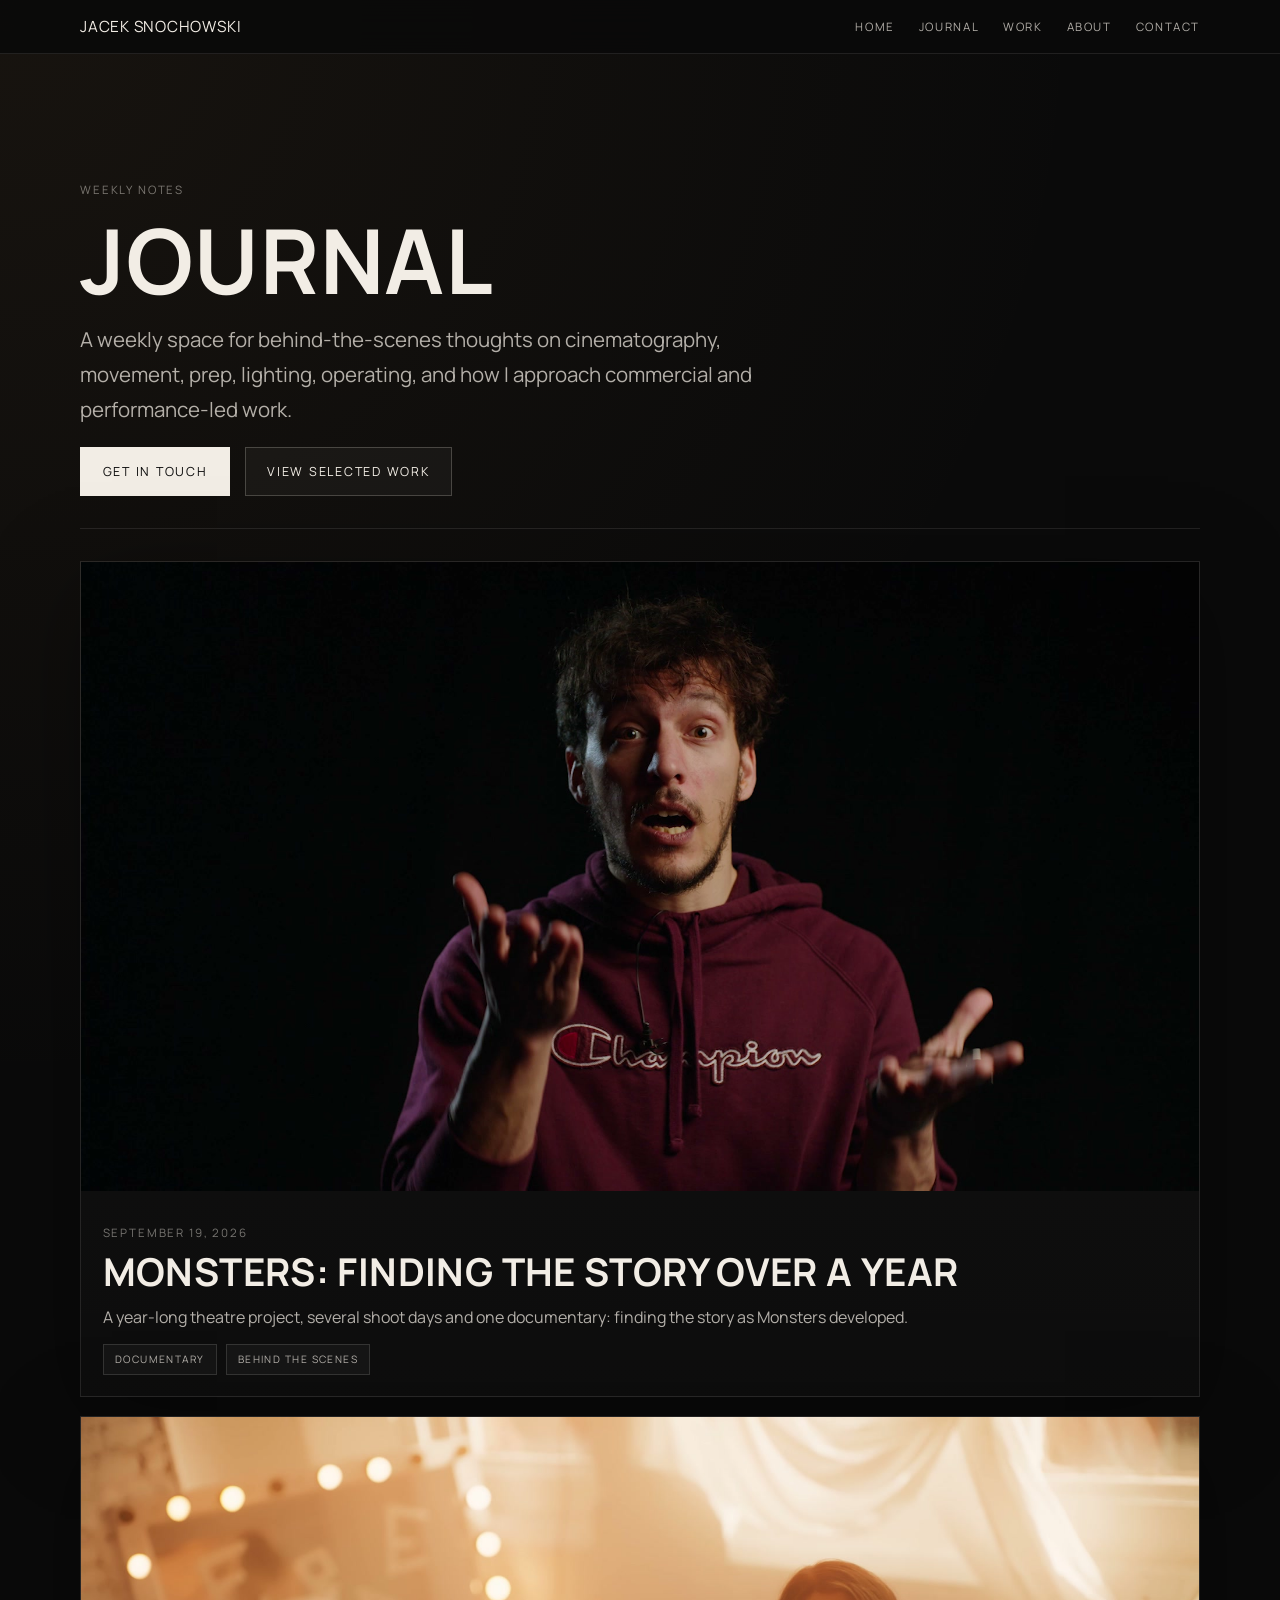
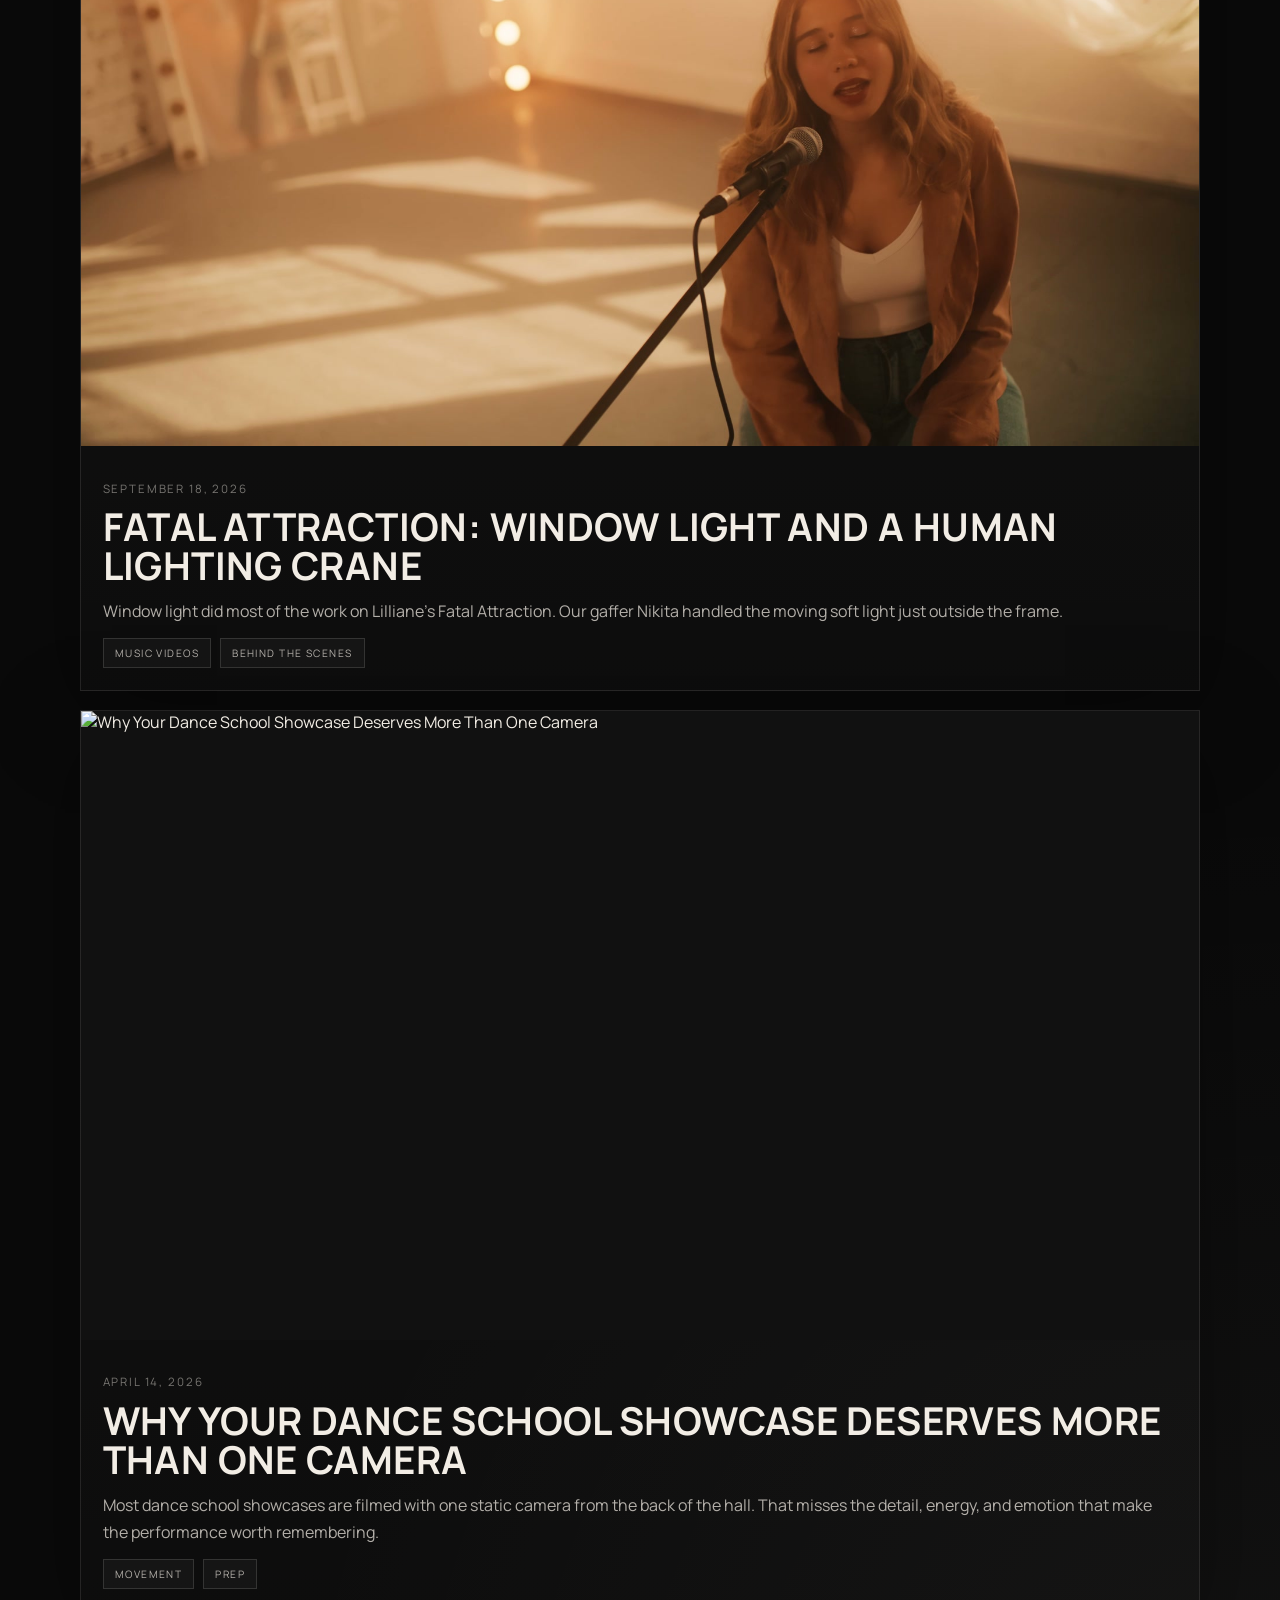
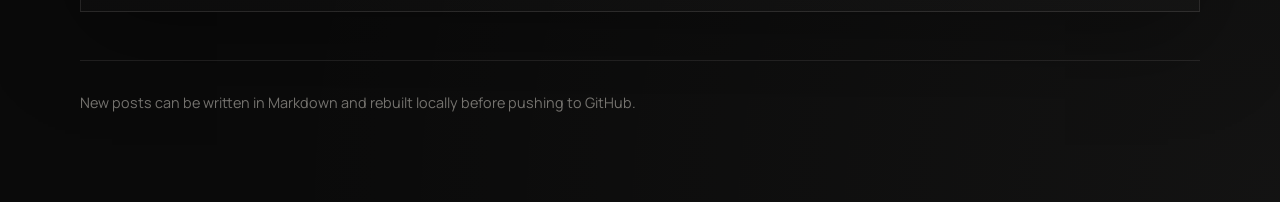
==== journal/index.html @ 7a44f52e "Add Monsters to the Journal" ====
<!DOCTYPE html>
<html lang="en">
<head>
<meta charset="UTF-8">
<meta name="viewport" content="width=device-width, initial-scale=1.0">
<title>Journal | Jacek Snochowski</title>
<meta name="description" content="Weekly journal entries from Jacek Snochowski on cinematography, movement, prep, lighting, and commercial filmmaking.">
<meta name="theme-color" content="#0a0a0a">
<link rel="canonical" href="https://jaceksnochowski.com/journal/">
<link rel="preconnect" href="https://fonts.googleapis.com">
<link rel="preconnect" href="https://fonts.gstatic.com" crossorigin>
<link href="https://fonts.googleapis.com/css2?family=Manrope:wght@400;500;600;700;800&amp;display=swap" rel="stylesheet">
<link rel="stylesheet" href="/journal/assets/journal.css">
</head>
<body>
  <div class="shell">
    <header class="topbar">
      <div class="topbar-inner">
        <a class="brand" href="/">Jacek Snochowski</a>
        <nav class="topnav" aria-label="Primary">
          <a href="/">Home</a>
          <a class="journal" href="/journal/">Journal</a>
          <a href="/#work">Work</a>
          <a href="/#about">About</a>
          <a href="/#contact">Contact</a>
        </nav>
      </div>
    </header>
    <main class="page">

<section class="hero">
  <div class="eyebrow">Weekly Notes</div>
  <h1>Journal</h1>
  <p>A weekly space for behind-the-scenes thoughts on cinematography, movement, prep, lighting, operating, and how I approach commercial and performance-led work.</p>
  <div class="hero-actions">
    <a class="btn" href="mailto:jaceksnochowski@gmail.com">Get In Touch</a>
    <a class="btn-ghost" href="/#work">View Selected Work</a>
  </div>
</section>
<section class="posts">
<a class="post-card" href="/journal/monsters-documentary/">
  
  <div class="post-card-image">
    <img src="/images/journal/monsters-interview.jpg" alt="Interview participant in a burgundy hoodie gesturing against a dark background.">
  </div>
  <div class="post-card-body">
    <div class="card-meta">September 19, 2026</div>
    <h2>Monsters: finding the story over a year</h2>
    <p>A year-long theatre project, several shoot days and one documentary: finding the story as Monsters developed.</p>
    <div class="tag-row"><span class="tag">Documentary</span><span class="tag">Behind the Scenes</span></div>
  </div>
</a>
<a class="post-card" href="/journal/fatal-attraction-window-light/">

  <div class="post-card-image">
    <img src="/images/journal/fatal-attraction-landscape.jpg" alt="Lilliane singing at a microphone, with warm window light and shadows across the studio floor.">
  </div>
  <div class="post-card-body">
    <div class="card-meta">September 18, 2026</div>
    <h2>Fatal Attraction: window light and a human lighting crane</h2>
    <p>Window light did most of the work on Lilliane’s Fatal Attraction. Our gaffer Nikita handled the moving soft light just outside the frame.</p>
    <div class="tag-row"><span class="tag">Music Videos</span><span class="tag">Behind the Scenes</span></div>
  </div>
</a>

<a class="post-card" href="/journal/why-your-dance-school-showcase-deserves-more-than-one-camera/">

  <div class="post-card-image">
    <img src="/images/journal/theatre-performance.png" alt="Why Your Dance School Showcase Deserves More Than One Camera">
  </div>
  <div class="post-card-body">
    <div class="card-meta">April 14, 2026</div>
    <h2>Why Your Dance School Showcase Deserves More Than One Camera</h2>
    <p>Most dance school showcases are filmed with one static camera from the back of the hall. That misses the detail, energy, and emotion that make the performance worth remembering.</p>
    <div class="tag-row"><span class="tag">Movement</span><span class="tag">Prep</span></div>
  </div>
</a>

</section>
<div class="footer">New posts can be written in Markdown and rebuilt locally before pushing to GitHub.</div>

    </main>
  </div>
</body>
</html>
---- journal/assets/journal.css ----
:root{
  --bg:#0a0a0a;
  --panel:#111111;
  --panel-2:#151515;
  --text:#f2ede5;
  --muted:rgba(242,237,229,0.72);
  --soft:rgba(242,237,229,0.46);
  --line:rgba(242,237,229,0.1);
  --accent:#b8864c;
  --shadow:0 24px 90px rgba(0,0,0,0.35);
  --max:1120px;
  --ease:cubic-bezier(.2,.8,.2,1);
  --headline:"Manrope", sans-serif;
  --body:"Manrope", sans-serif;
}

.post-header h1{font-size:clamp(2.1rem,5.5vw,4.5rem);max-width:20ch;line-height:1.04}
.film-embed{aspect-ratio:16/9;margin:2rem 0}
.film-embed iframe{width:100%;height:100%;border:0}

*{box-sizing:border-box}
html{scroll-behavior:smooth}
body{
  margin:0;
  color:var(--text);
  background:
    radial-gradient(circle at top left, rgba(184,134,76,0.08), transparent 30%),
    radial-gradient(circle at bottom right, rgba(242,237,229,0.04), transparent 28%),
    var(--bg);
  font-family:var(--body);
  -webkit-font-smoothing:antialiased;
  text-rendering:optimizeLegibility;
}

a{color:inherit}
img{display:block;max-width:100%}

.shell{
  min-height:100vh;
}

.topbar{
  position:sticky;
  top:0;
  z-index:20;
  backdrop-filter:blur(16px);
  background:rgba(10,10,10,0.88);
  border-bottom:1px solid var(--line);
}

.topbar-inner{
  width:min(calc(100% - 2rem), var(--max));
  margin:0 auto;
  padding:1rem 0;
  display:flex;
  align-items:center;
  justify-content:space-between;
  gap:1rem;
}

.brand{
  text-decoration:none;
  text-transform:uppercase;
  letter-spacing:0.05em;
  font-family:var(--headline);
  font-size:0.96rem;
}

.topnav{
  display:flex;
  flex-wrap:wrap;
  gap:1rem 1.5rem;
}

.topnav a{
  text-decoration:none;
  color:var(--muted);
  text-transform:uppercase;
  letter-spacing:0.14em;
  font-size:0.72rem;
}

.topnav a:hover,
.topnav a.active{
  color:var(--text);
}

.page{
  width:min(calc(100% - 2rem), var(--max));
  margin:0 auto;
  padding:clamp(2rem, 5vw, 4rem) 0 clamp(4rem, 7vw, 6rem);
}

.hero{
  display:grid;
  gap:1.25rem;
  padding:clamp(2rem, 5vw, 4rem) 0 2rem;
  border-bottom:1px solid var(--line);
}

.eyebrow,
.meta,
.card-meta{
  text-transform:uppercase;
  letter-spacing:0.16em;
  color:var(--soft);
  font-size:0.72rem;
}

.hero h1,
.post-header h1{
  margin:0;
  font-family:var(--headline);
  text-transform:uppercase;
  line-height:0.95;
  letter-spacing:0.01em;
}

.hero h1{
  font-size:clamp(2.7rem, 7vw, 5.6rem);
  max-width:11ch;
}

.hero p,
.post-lead{
  margin:0;
  color:var(--muted);
  font-size:clamp(1.02rem, 1.8vw, 1.28rem);
  line-height:1.7;
  max-width:44rem;
}

.hero-actions{
  display:flex;
  flex-wrap:wrap;
  gap:0.9rem;
}

.btn,
.btn-ghost{
  display:inline-flex;
  align-items:center;
  justify-content:center;
  min-height:48px;
  padding:0.95rem 1.35rem;
  text-decoration:none;
  text-transform:uppercase;
  letter-spacing:0.14em;
  font-size:0.78rem;
  transition:transform .25s var(--ease), border-color .25s var(--ease), background-color .25s var(--ease), color .25s var(--ease);
}

.btn{
  background:var(--text);
  color:var(--bg);
  border:1px solid var(--text);
}

.btn-ghost{
  background:rgba(242,237,229,0.04);
  border:1px solid rgba(242,237,229,0.22);
  color:var(--text);
}

.btn:hover,
.btn-ghost:hover{
  transform:translateY(-2px);
}

.posts{
  display:grid;
  gap:1.2rem;
  padding-top:2rem;
}

.post-card{
  display:grid;
  gap:0.8rem;
  text-decoration:none;
  background:linear-gradient(180deg, rgba(242,237,229,0.03), rgba(242,237,229,0.01));
  border:1px solid var(--line);
  box-shadow:var(--shadow);
  overflow:hidden;
}

.post-card-image{
  aspect-ratio:16/9;
  background:var(--panel);
}

.post-card-image img{
  width:100%;
  height:100%;
  object-fit:cover;
}

.post-card-body{
  display:grid;
  gap:0.8rem;
  padding:1.35rem;
}

.post-card h2{
  margin:0;
  font-family:var(--headline);
  text-transform:uppercase;
  letter-spacing:0.01em;
  line-height:1;
  font-size:clamp(1.5rem, 3vw, 2.5rem);
}

.post-card p{
  margin:0;
  color:var(--muted);
  line-height:1.7;
}

.tag-row{
  display:flex;
  flex-wrap:wrap;
  gap:0.55rem;
}

.tag{
  display:inline-flex;
  align-items:center;
  min-height:30px;
  padding:0.45rem 0.7rem;
  border:1px solid rgba(242,237,229,0.14);
  background:rgba(242,237,229,0.03);
  color:var(--muted);
  text-transform:uppercase;
  letter-spacing:0.14em;
  font-size:0.64rem;
}

.post-header{
  display:grid;
  gap:1rem;
  padding:clamp(2rem, 5vw, 4rem) 0 2rem;
  border-bottom:1px solid var(--line);
}

.post-cover{
  margin-top:1rem;
  border:1px solid var(--line);
  background:var(--panel);
  overflow:hidden;
  box-shadow:var(--shadow);
}

.post-cover img{
  width:100%;
  aspect-ratio:16/9;
  object-fit:cover;
}

.post-meta-row{
  display:flex;
  flex-wrap:wrap;
  gap:0.8rem 1rem;
}

.post-body{
  width:min(100%, 760px);
  padding-top:2rem;
}

.post-body > * + *{
  margin-top:1.15rem;
}

.post-body h2,
.post-body h3{
  margin:2.2rem 0 0.8rem;
  font-family:var(--headline);
  text-transform:uppercase;
  letter-spacing:0.01em;
  line-height:1;
}

.post-body h2{font-size:clamp(1.7rem, 3vw, 2.5rem)}
.post-body h3{font-size:clamp(1.25rem, 2.5vw, 1.7rem)}

.post-body p,
.post-body li,
.post-body blockquote{
  color:var(--muted);
  line-height:1.8;
  font-size:1.02rem;
}

.post-body p,
.post-body ul,
.post-body ol,
.post-body blockquote,
.post-body pre{
  margin:0;
}

.post-body ul,
.post-body ol{
  padding-left:1.3rem;
}

.post-body a{
  color:var(--text);
  text-decoration-color:rgba(184,134,76,0.7);
}

.post-body strong{color:var(--text)}

.post-body blockquote{
  padding:1rem 1.1rem;
  border-left:2px solid var(--accent);
  background:rgba(242,237,229,0.03);
}

.post-body code{
  font-family:ui-monospace, SFMono-Regular, Menlo, Consolas, monospace;
  font-size:0.92em;
  padding:0.15rem 0.35rem;
  background:rgba(242,237,229,0.06);
}

.post-body pre{
  overflow:auto;
  padding:1rem;
  border:1px solid var(--line);
  background:var(--panel);
}

.post-body pre code{
  padding:0;
  background:none;
}

.footer{
  padding-top:2rem;
  margin-top:3rem;
  border-top:1px solid var(--line);
  color:var(--soft);
  font-size:0.9rem;
}

@media (max-width: 760px){
  .topbar-inner,
  .page{
    width:min(calc(100% - 1.5rem), var(--max));
  }

  .topnav{
    gap:0.75rem 1rem;
  }

  .hero h1,
  .post-header h1{
    font-size:clamp(2.1rem, 11vw, 3.5rem);
  }

  .hero-actions{
    flex-direction:column;
    align-items:stretch;
  }
}
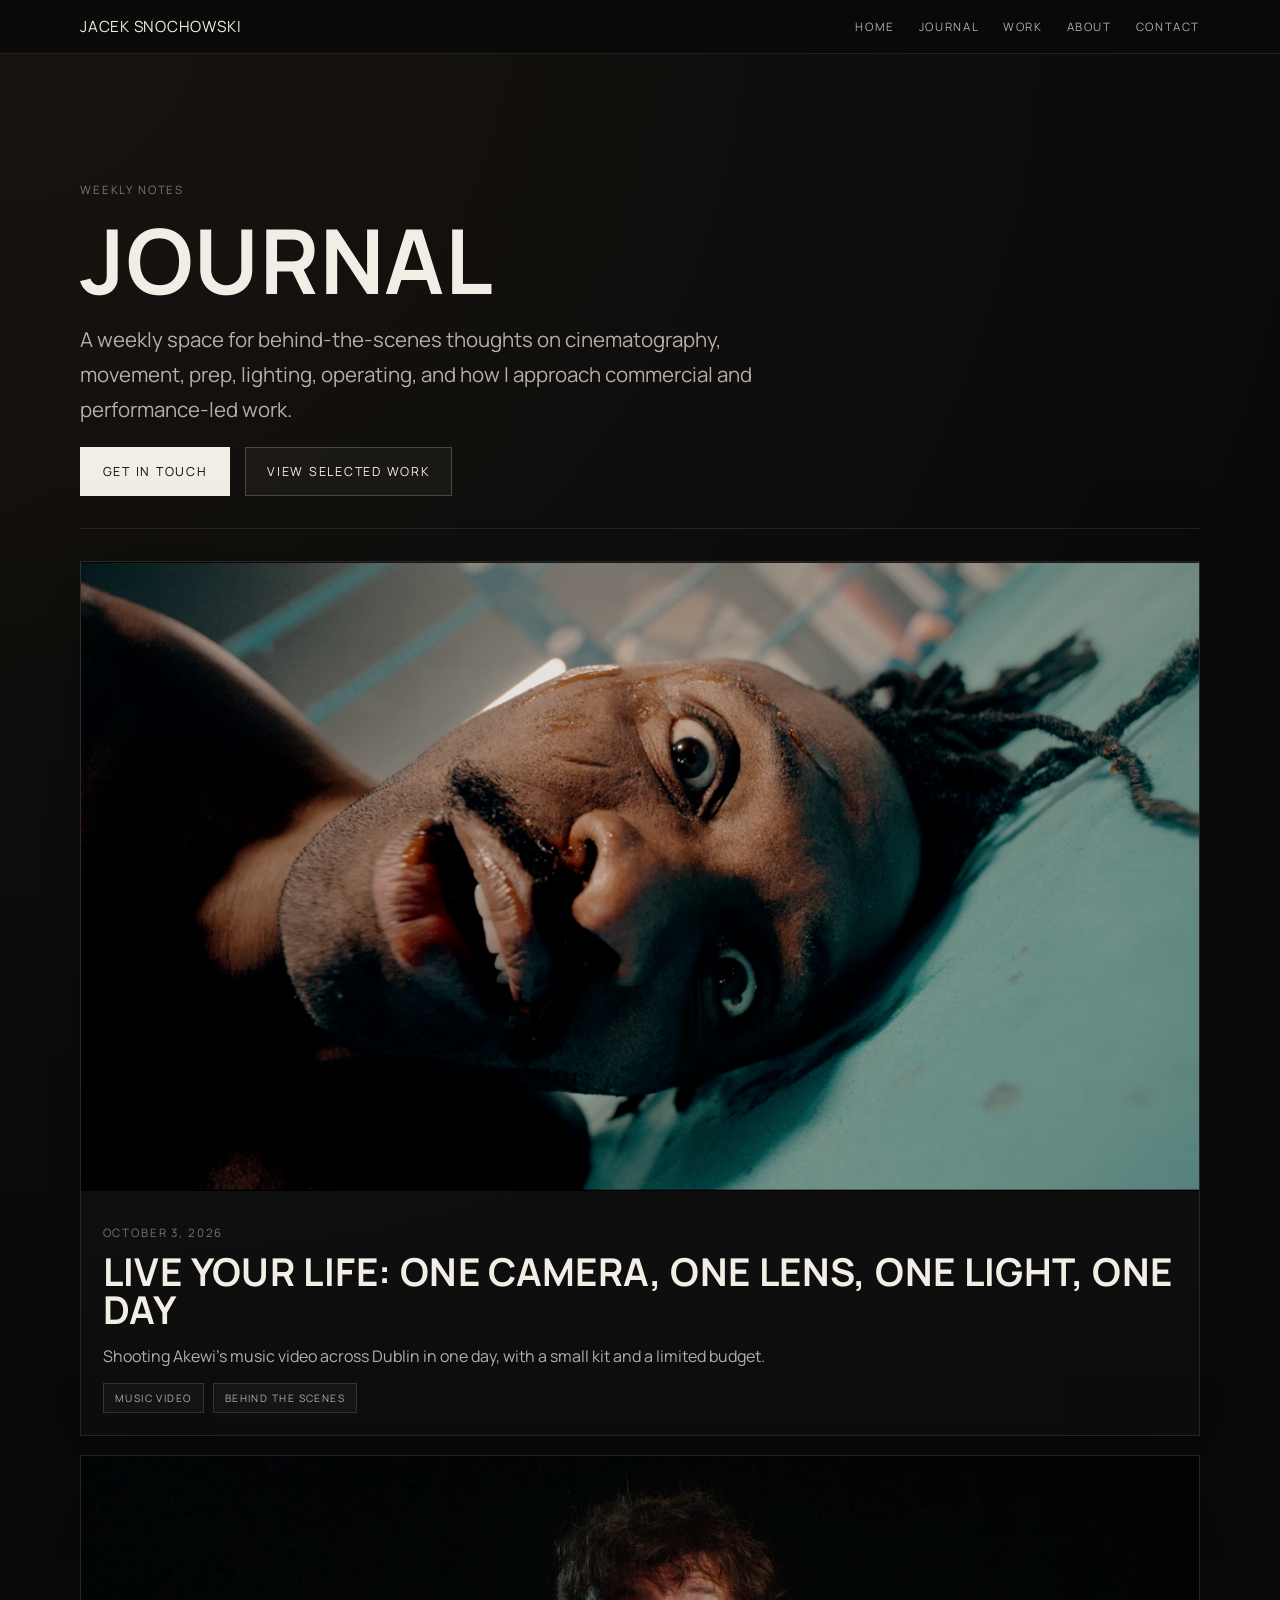
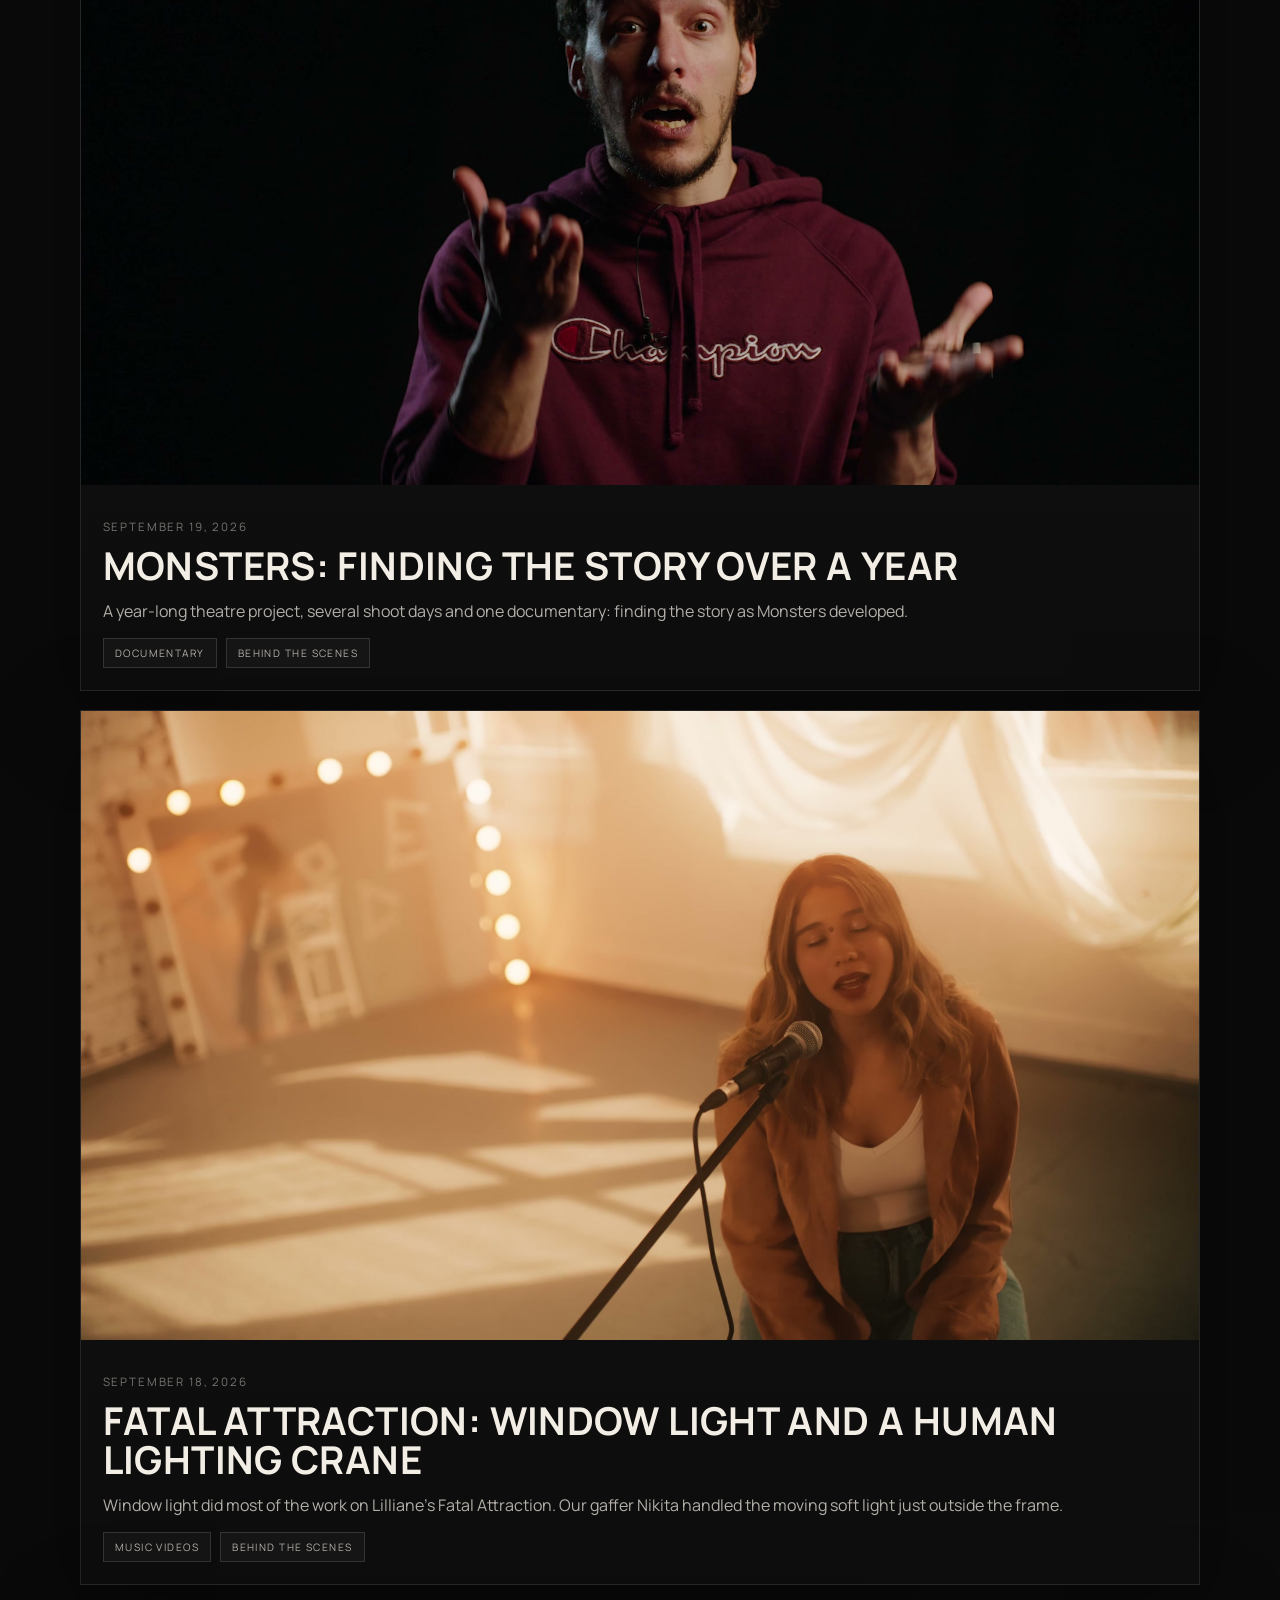
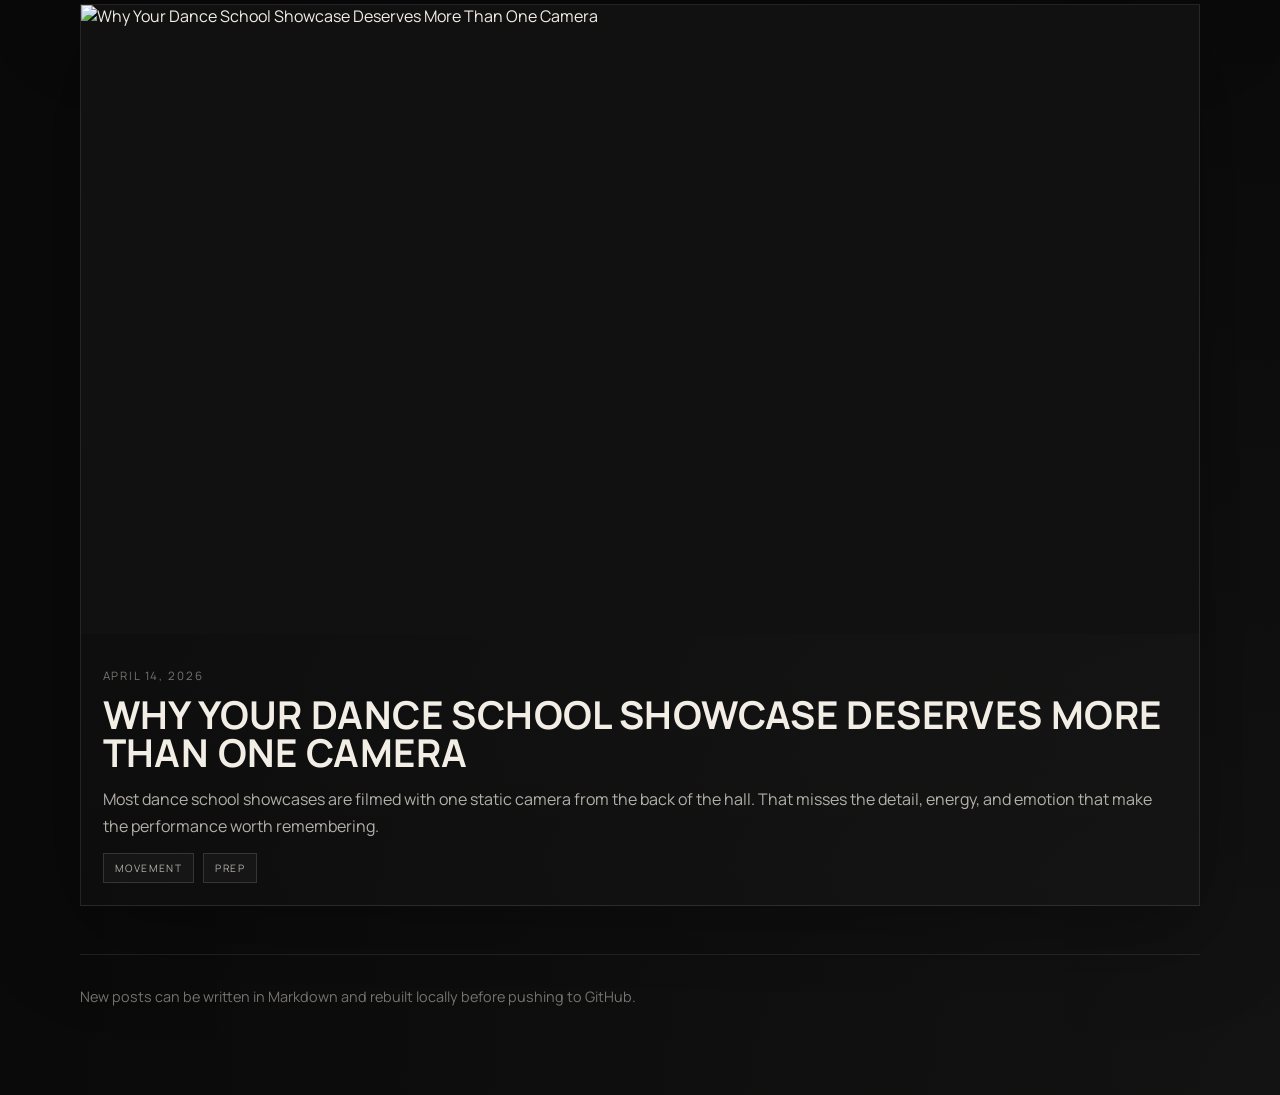
==== commit d57caae4: "List Live Your Life in the Journal" ====
--- a/journal/index.html
+++ b/journal/index.html
@@ -38,8 +38,20 @@
   </div>
 </section>
 <section class="posts">
+<a class="post-card" href="/journal/live-your-life-one-camera-one-lens/">
+
+  <div class="post-card-image">
+    <img src="/images/journal/live-your-life-cover.png" alt="A tilted close-up of Akewi looking towards the camera in a frame from Live Your Life.">
+  </div>
+  <div class="post-card-body">
+    <div class="card-meta">October 3, 2026</div>
+    <h2>Live Your Life: One Camera, One Lens, One Light, One Day</h2>
+    <p>Shooting Akewi’s music video across Dublin in one day, with a small kit and a limited budget.</p>
+    <div class="tag-row"><span class="tag">Music Video</span><span class="tag">Behind the Scenes</span></div>
+  </div>
+</a>
 <a class="post-card" href="/journal/monsters-documentary/">
-  
+
   <div class="post-card-image">
     <img src="/images/journal/monsters-interview.jpg" alt="Interview participant in a burgundy hoodie gesturing against a dark background.">
   </div>
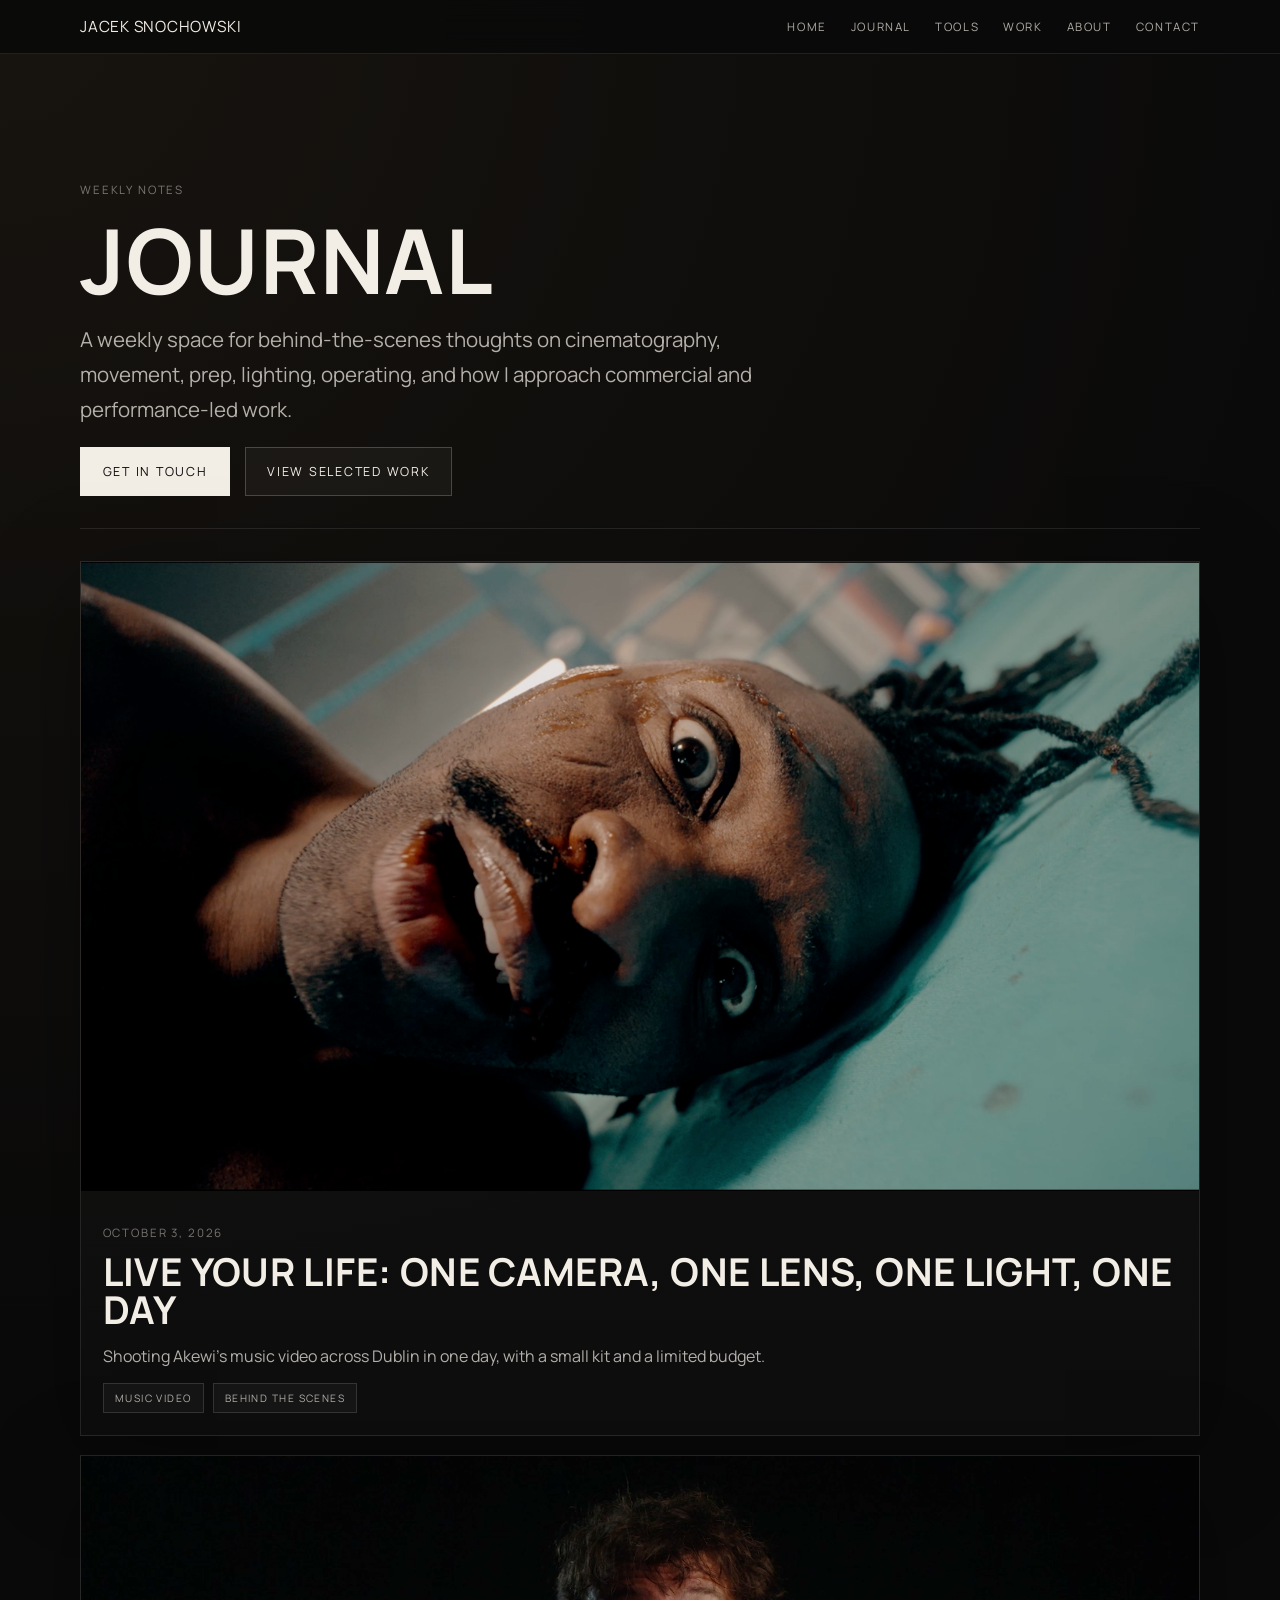
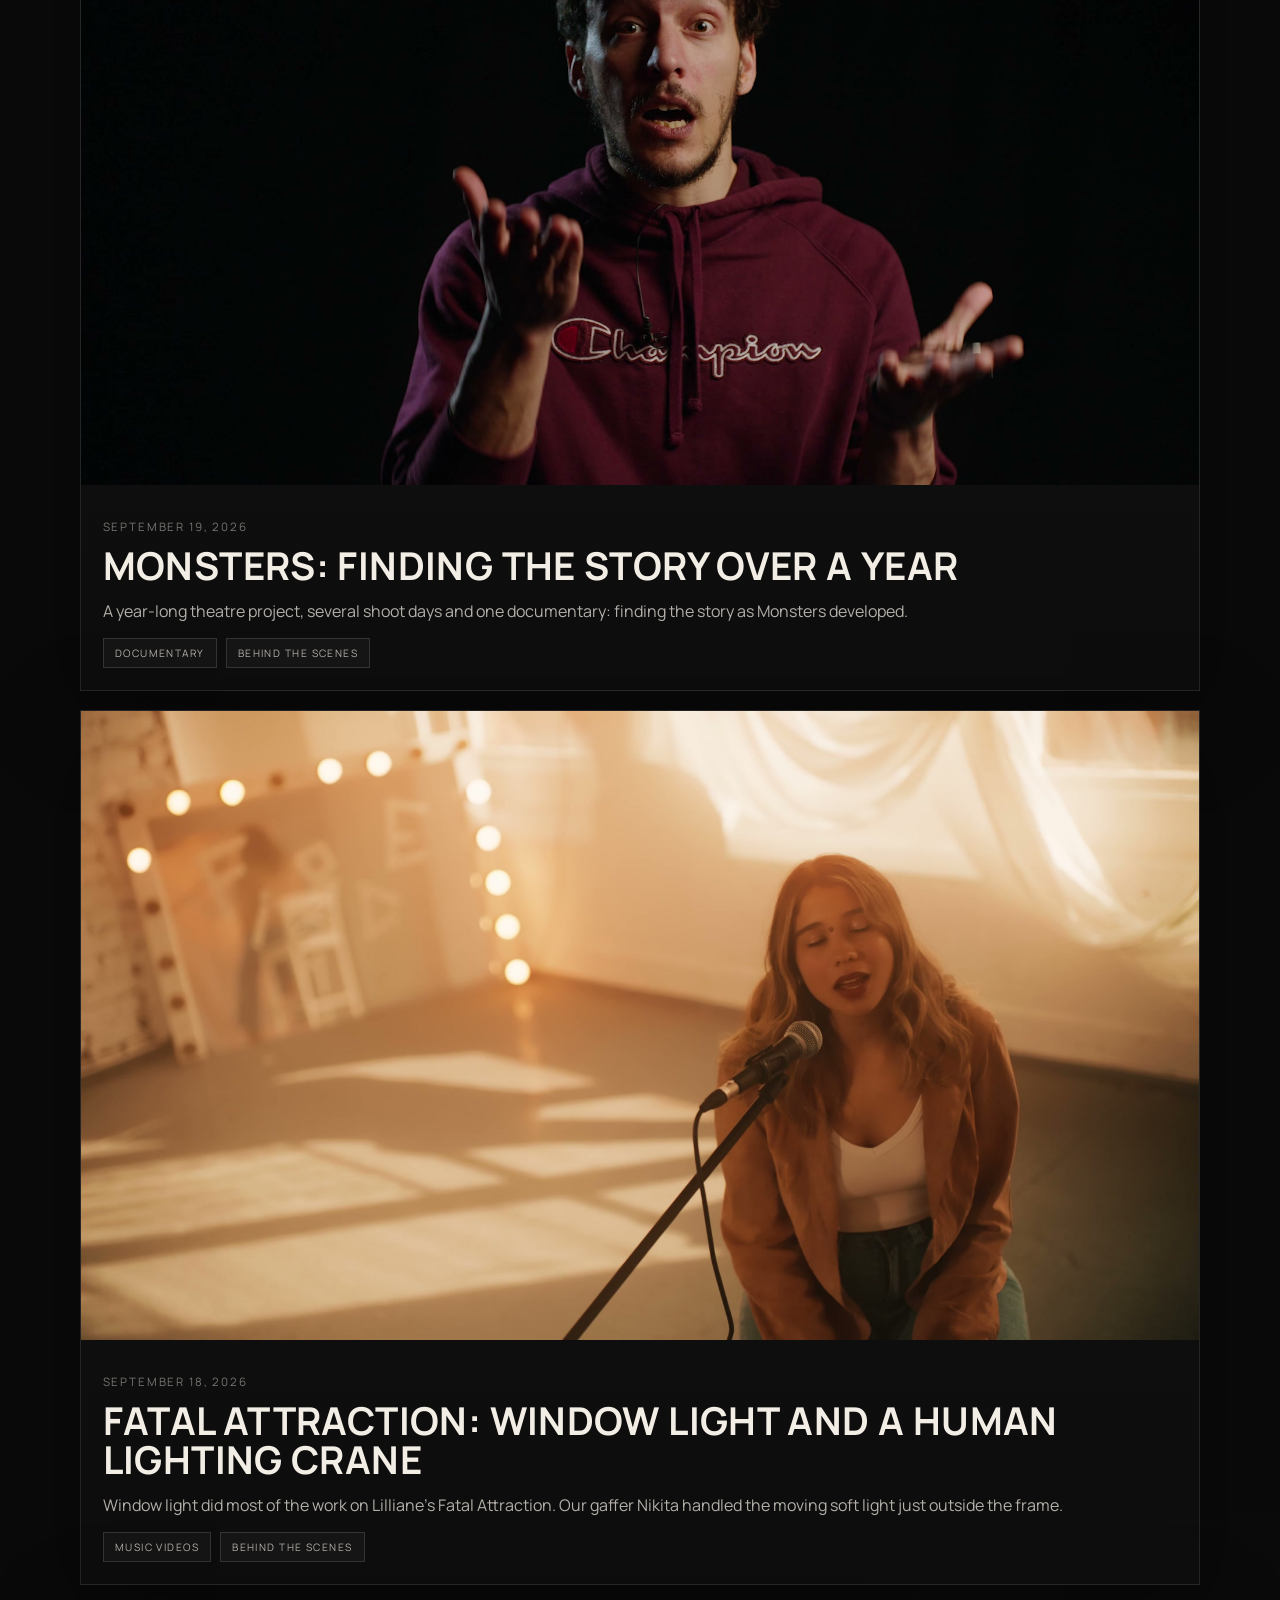
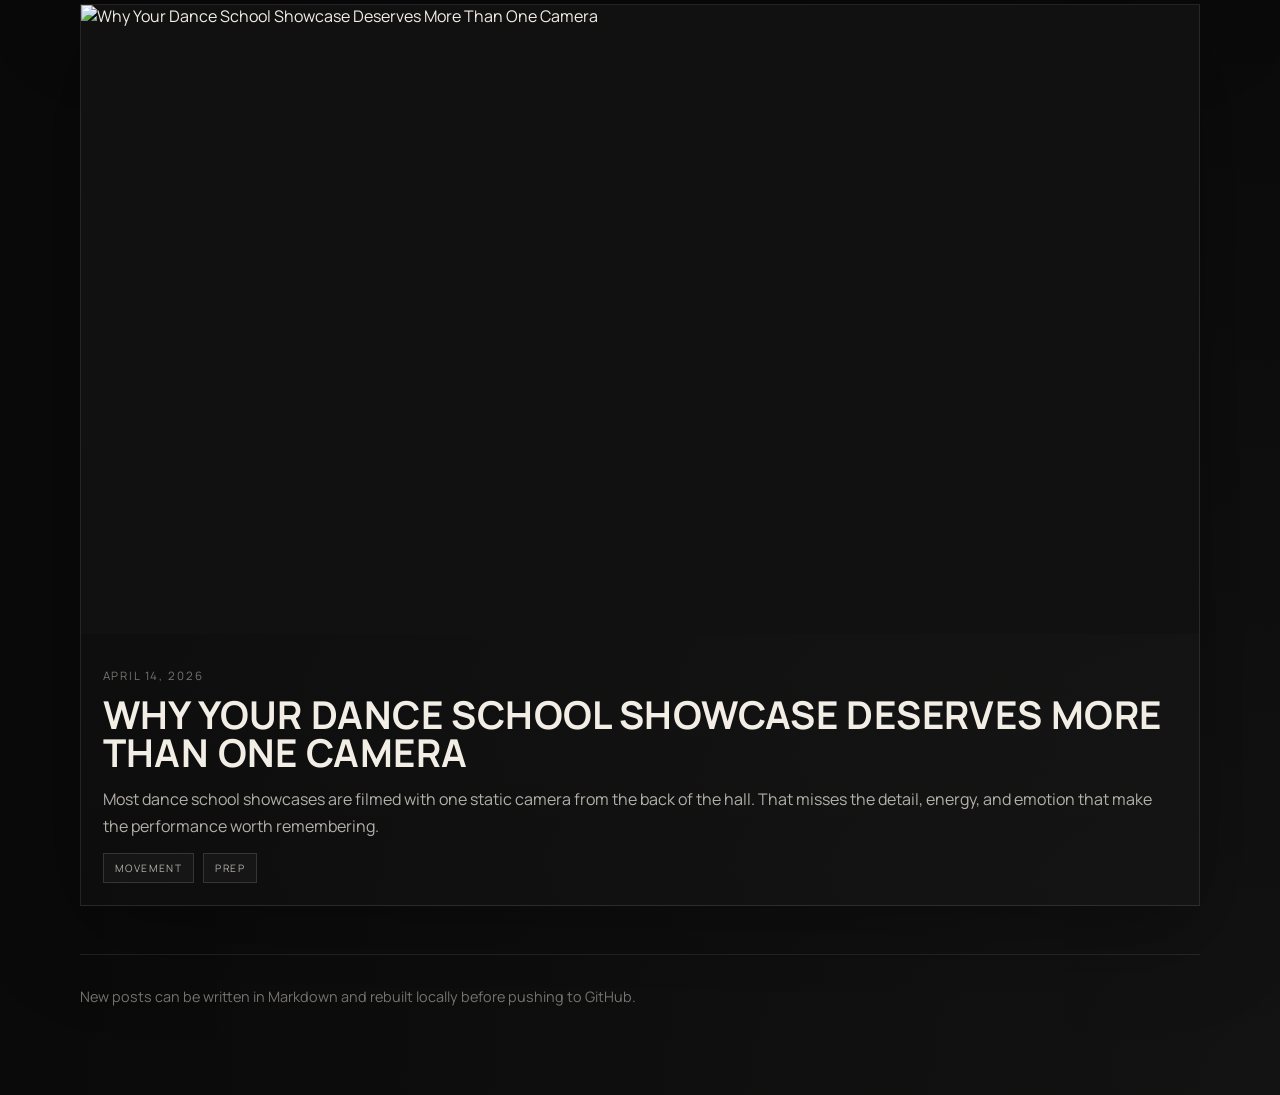
==== commit aaf30688: "Add Tools page with JustSync download Co-Authored-By: Claude Opus 5.5 <noreply@anthropic.com> Claude" ====
--- a/journal/index.html
+++ b/journal/index.html
@@ -20,6 +20,7 @@
         <nav class="topnav" aria-label="Primary">
           <a href="/">Home</a>
           <a class="journal" href="/journal/">Journal</a>
+          <a href="/tools/">Tools</a>
           <a href="/#work">Work</a>
           <a href="/#about">About</a>
           <a href="/#contact">Contact</a>
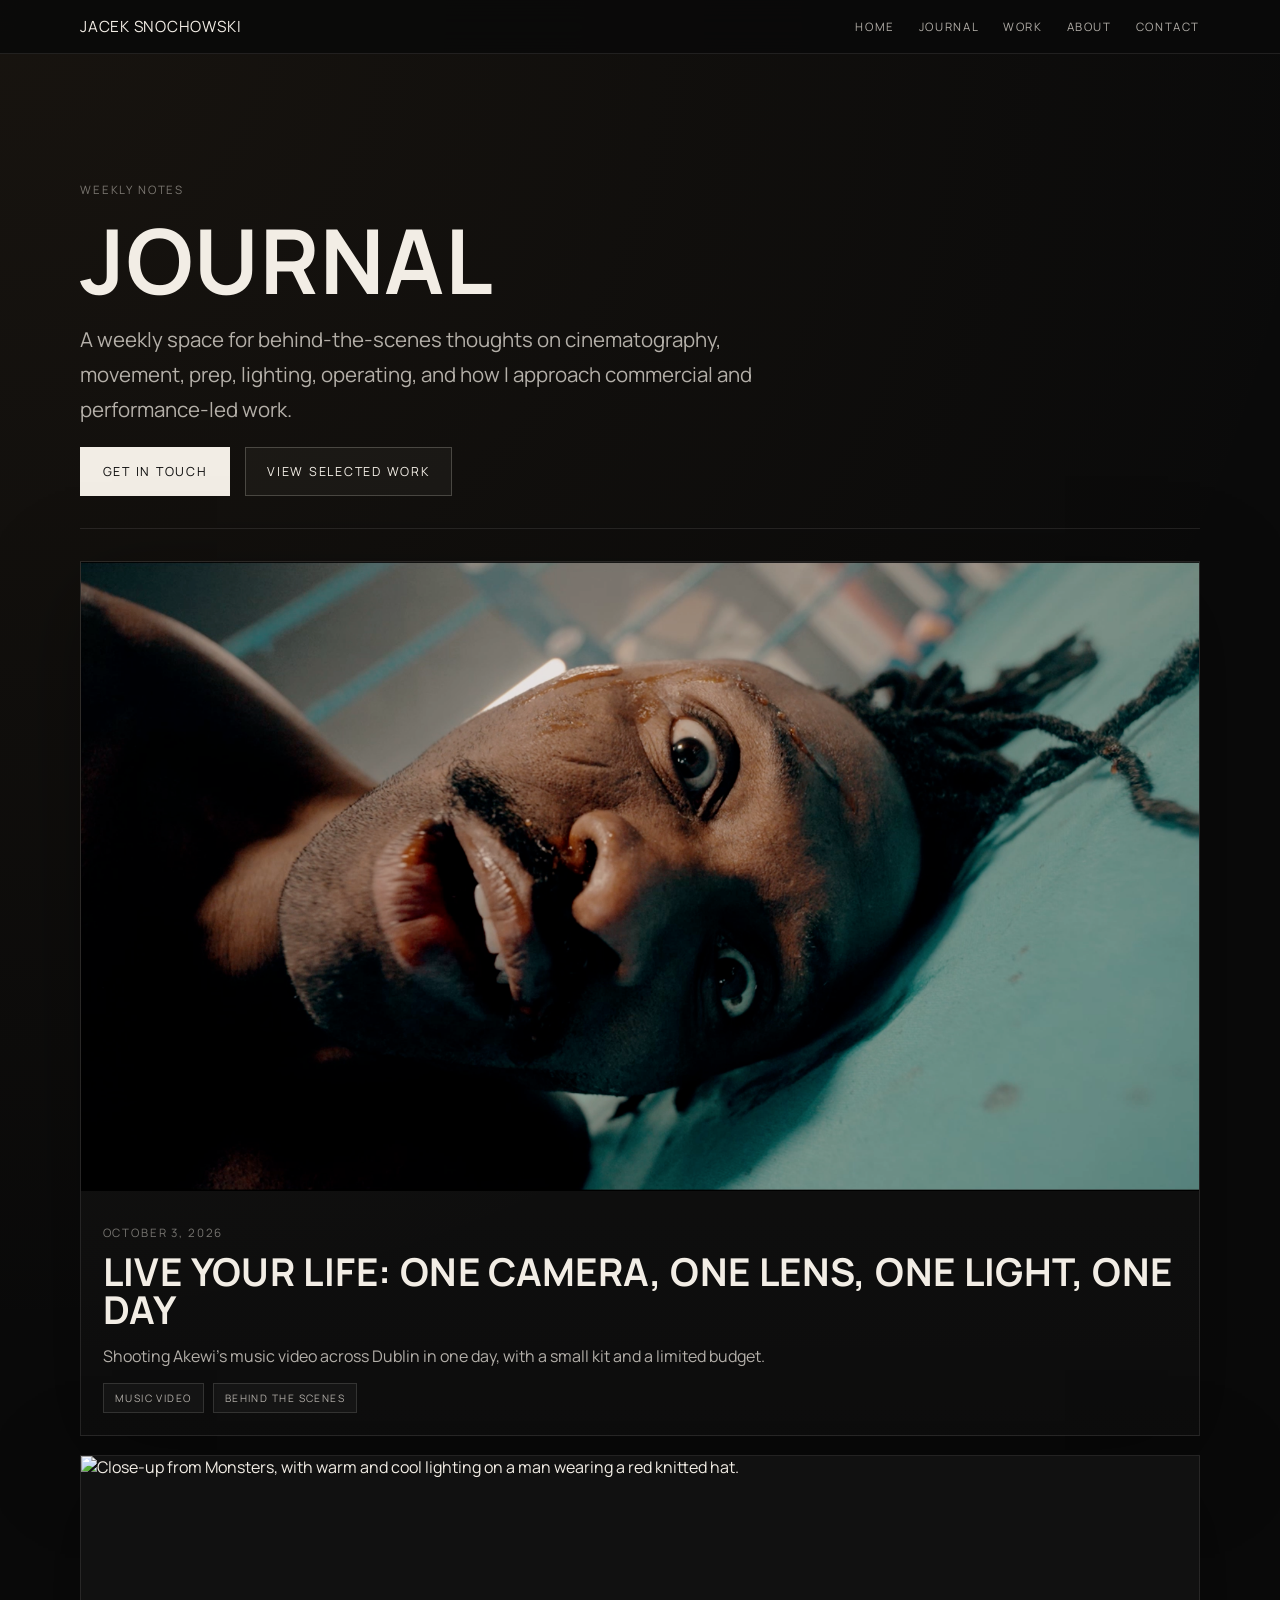
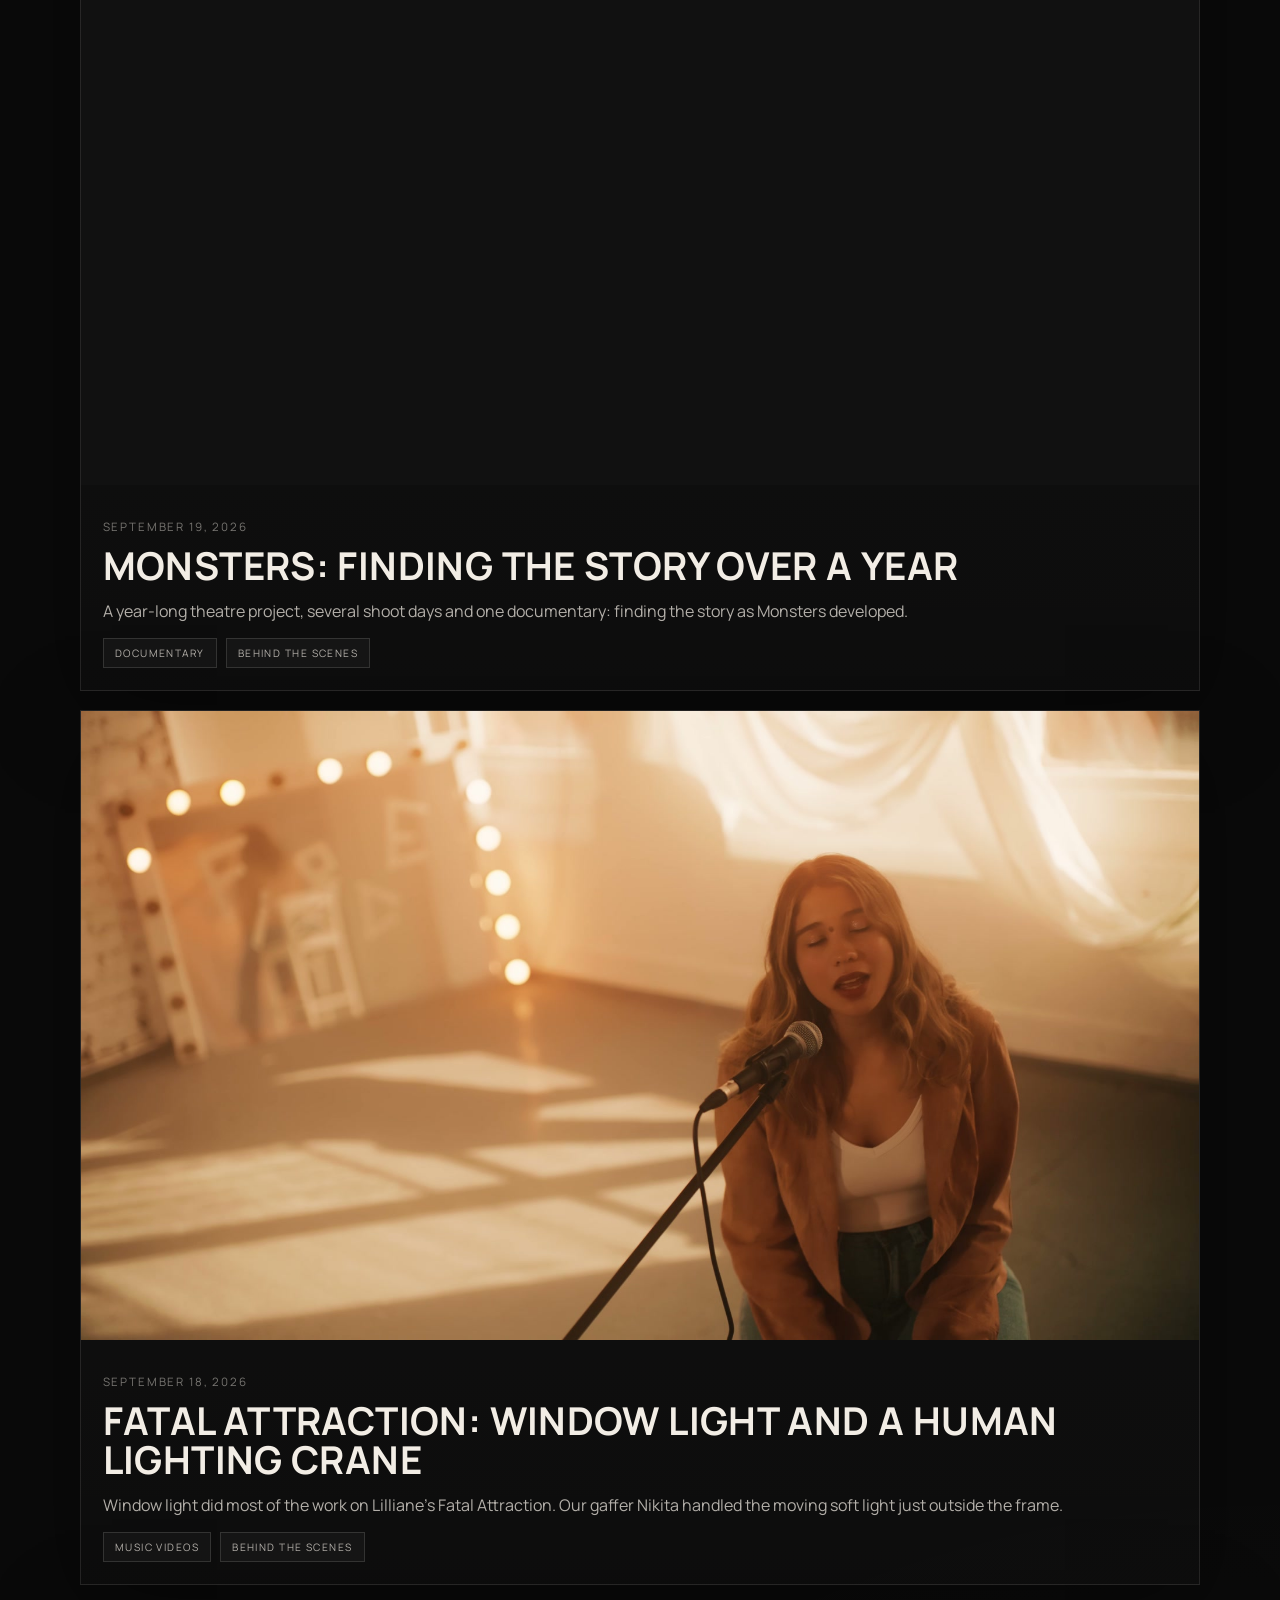
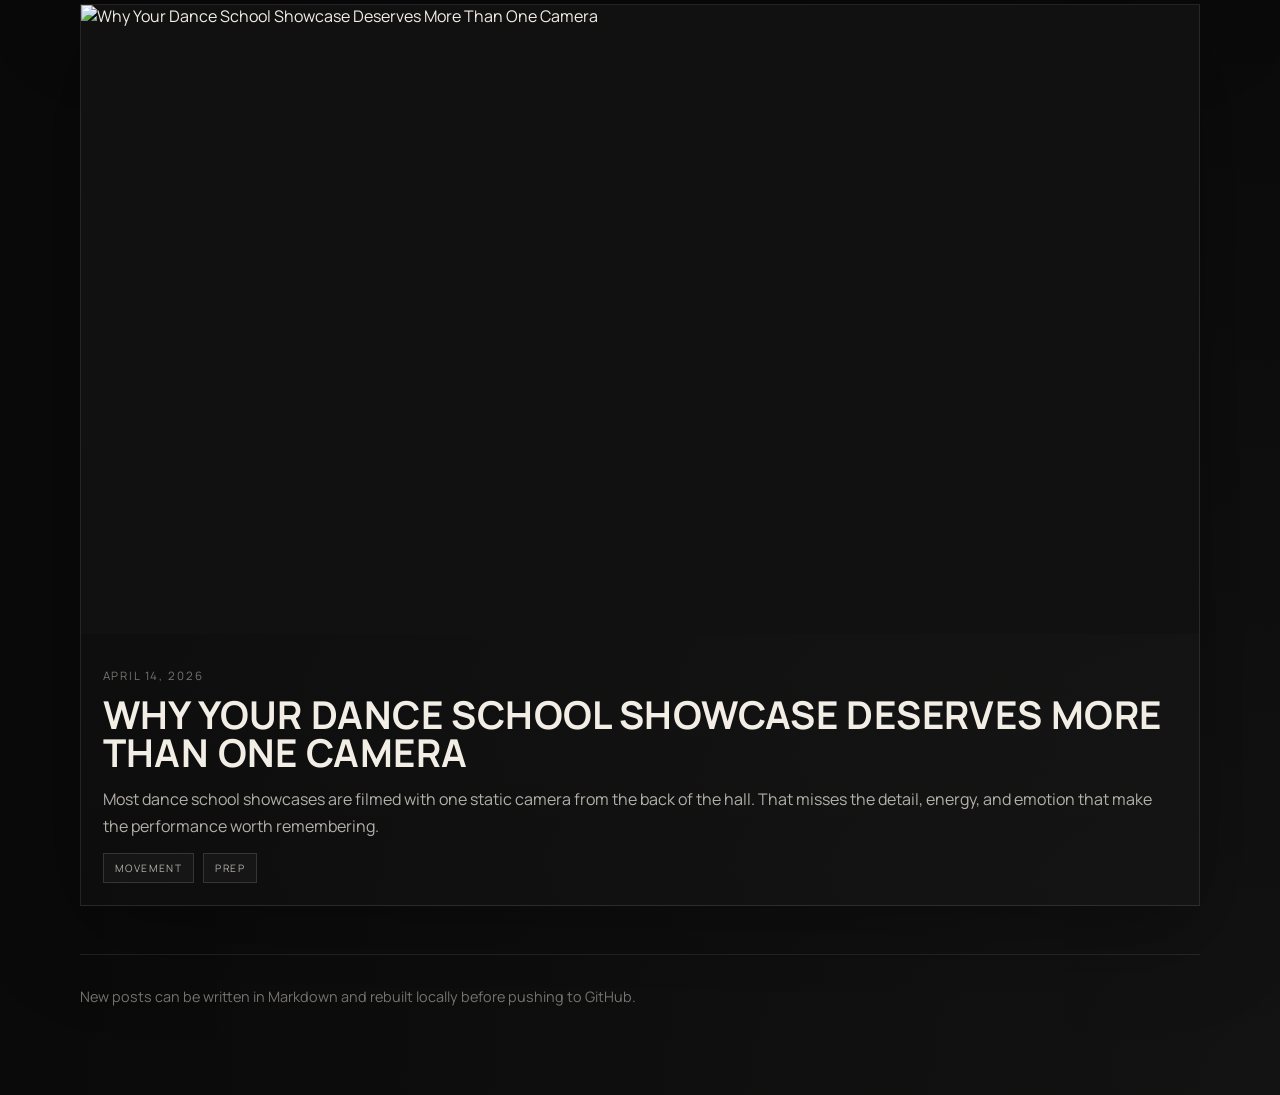
==== commit 14b120e0: "Add Dublin video production service page and refresh Monsters cover" ====
--- a/journal/index.html
+++ b/journal/index.html
@@ -20,7 +20,6 @@
         <nav class="topnav" aria-label="Primary">
           <a href="/">Home</a>
           <a class="journal" href="/journal/">Journal</a>
-          <a href="/tools/">Tools</a>
           <a href="/#work">Work</a>
           <a href="/#about">About</a>
           <a href="/#contact">Contact</a>
@@ -54,7 +53,7 @@
 <a class="post-card" href="/journal/monsters-documentary/">
 
   <div class="post-card-image">
-    <img src="/images/journal/monsters-interview.jpg" alt="Interview participant in a burgundy hoodie gesturing against a dark background.">
+    <img src="/images/work-4-new.png" alt="Close-up from Monsters, with warm and cool lighting on a man wearing a red knitted hat.">
   </div>
   <div class="post-card-body">
     <div class="card-meta">September 19, 2026</div>
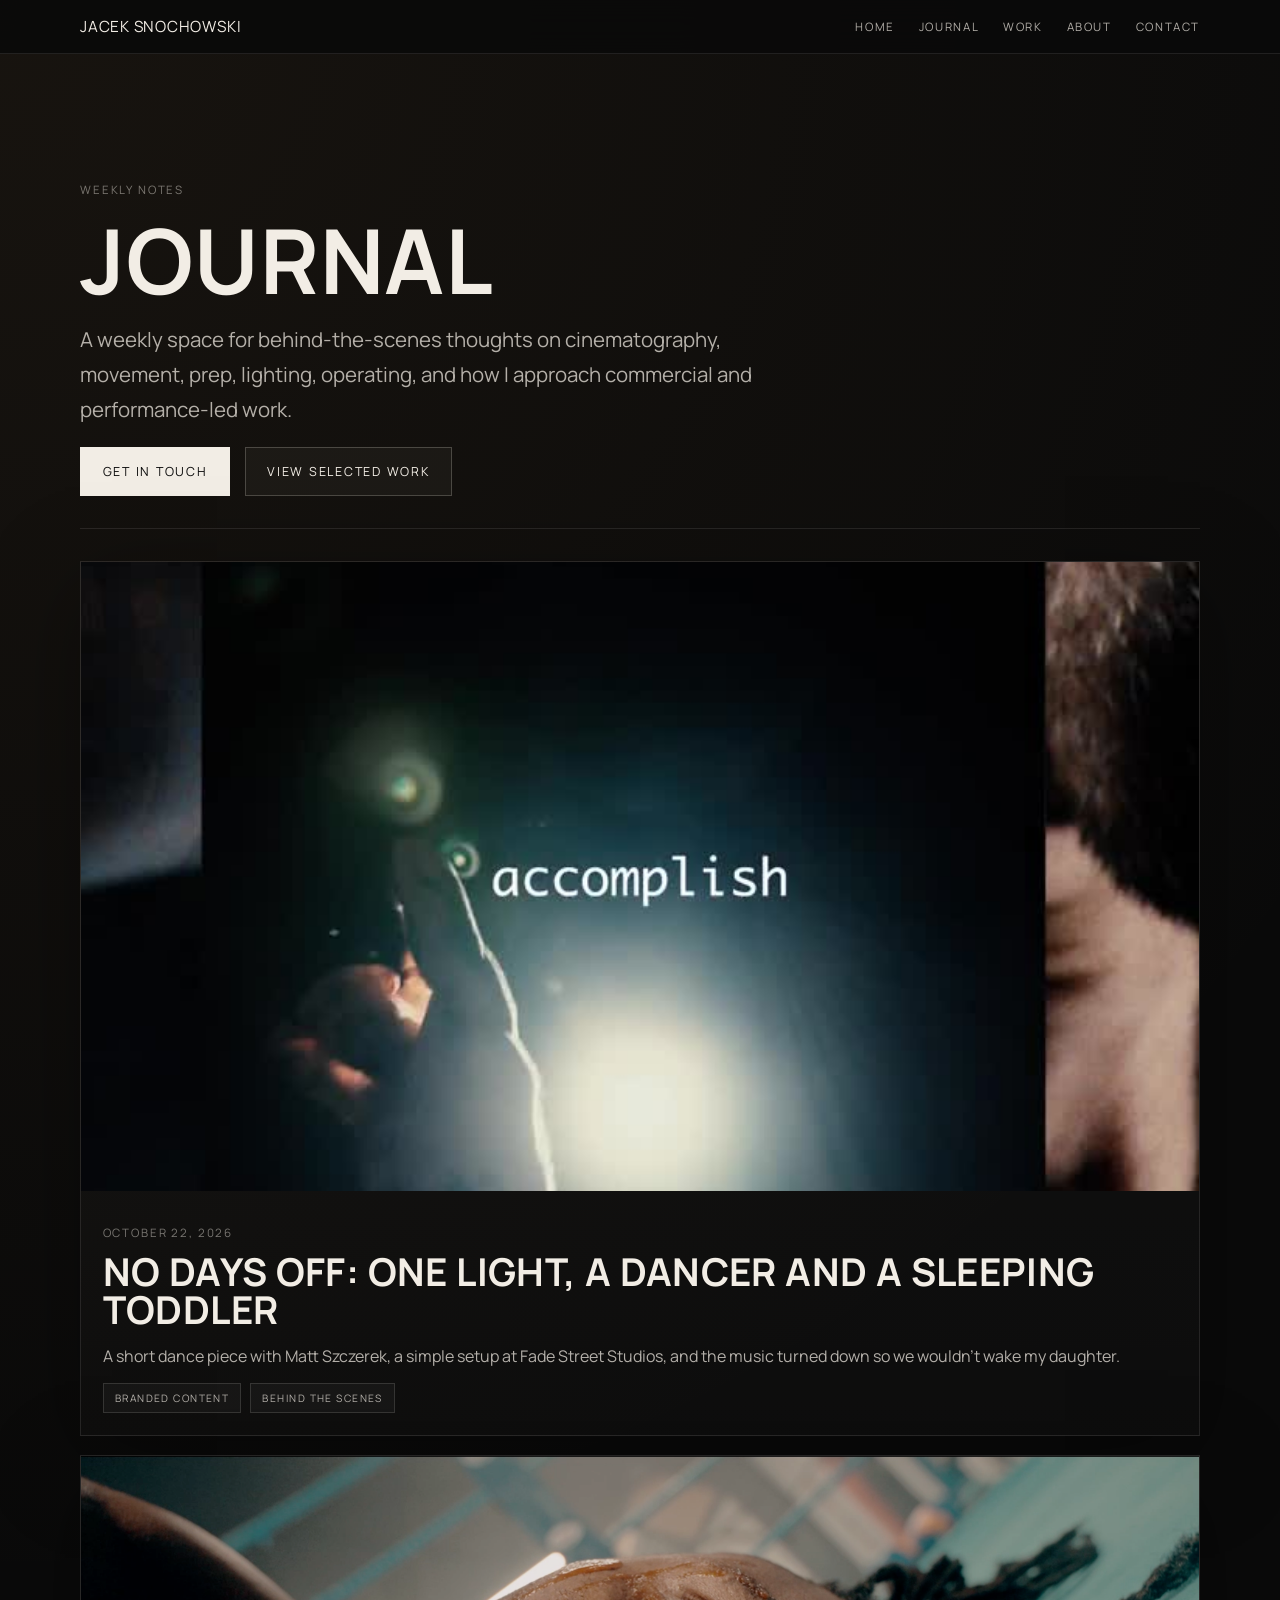
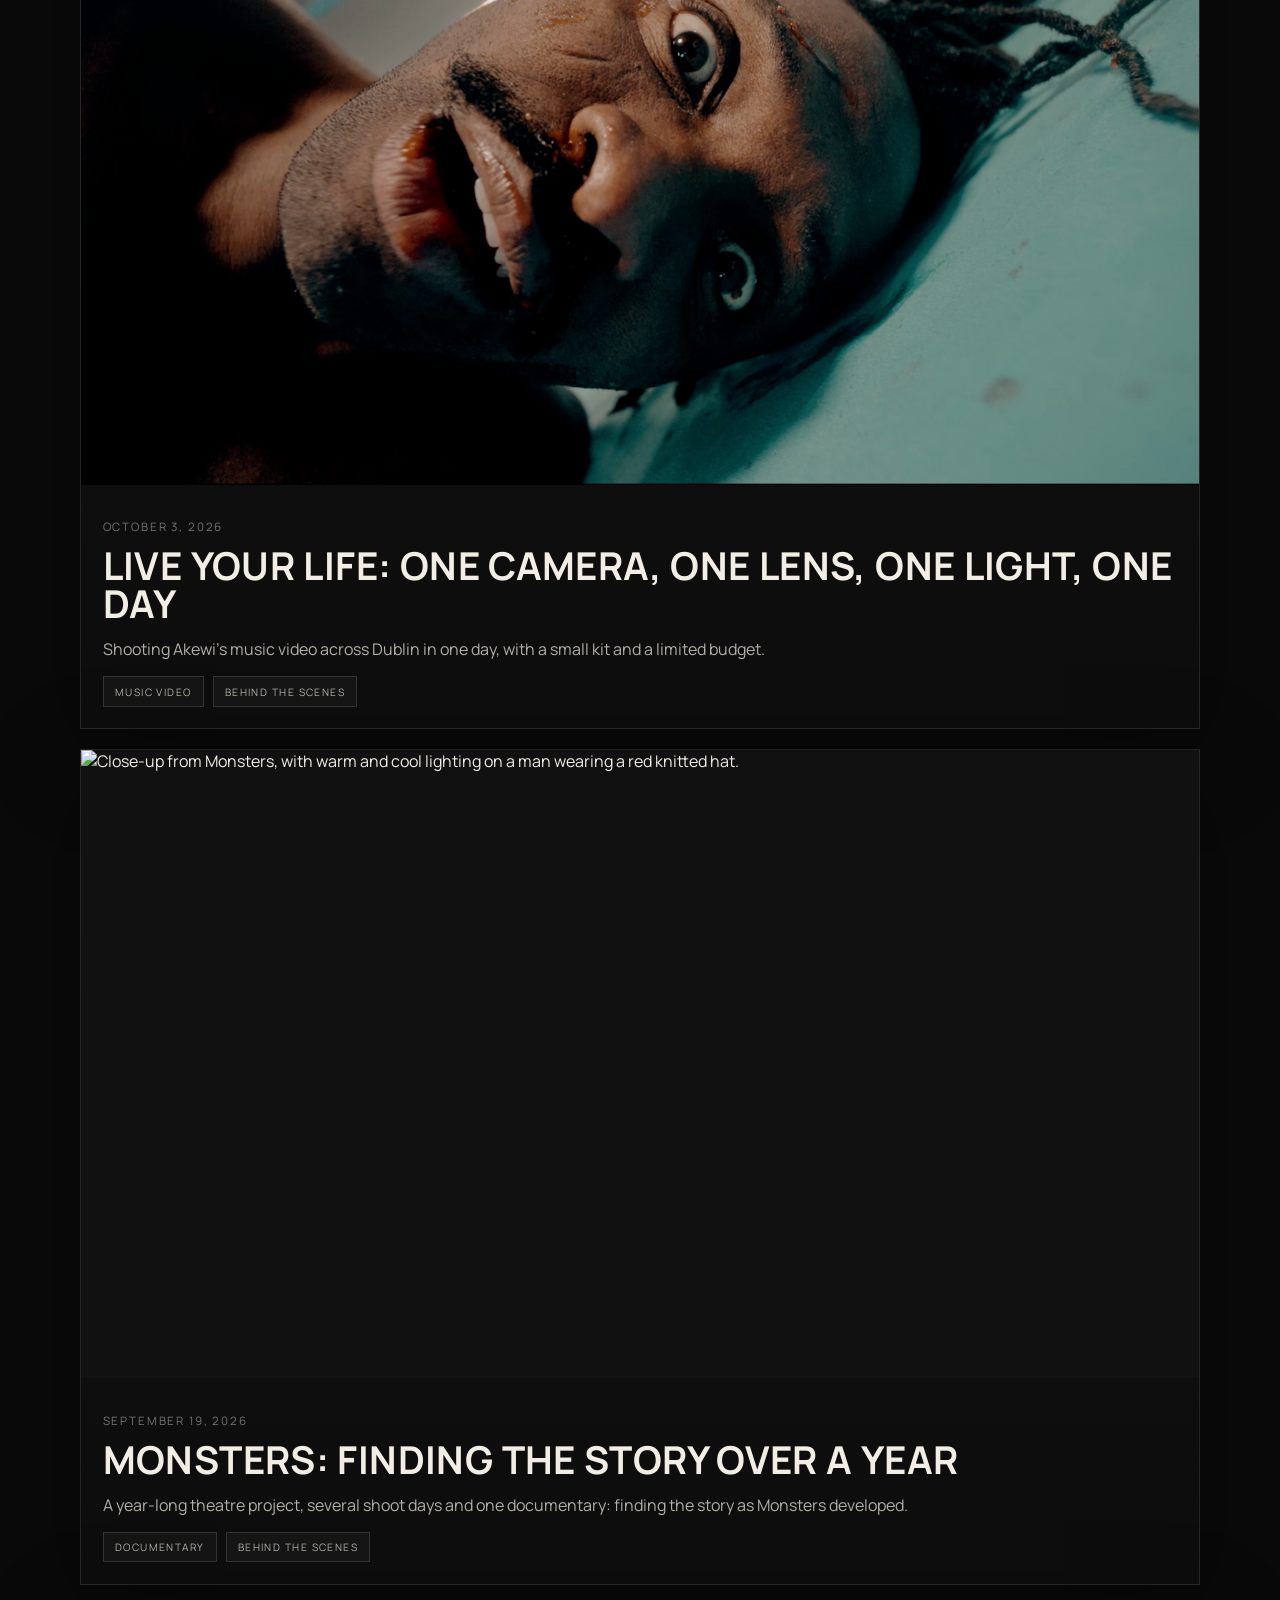
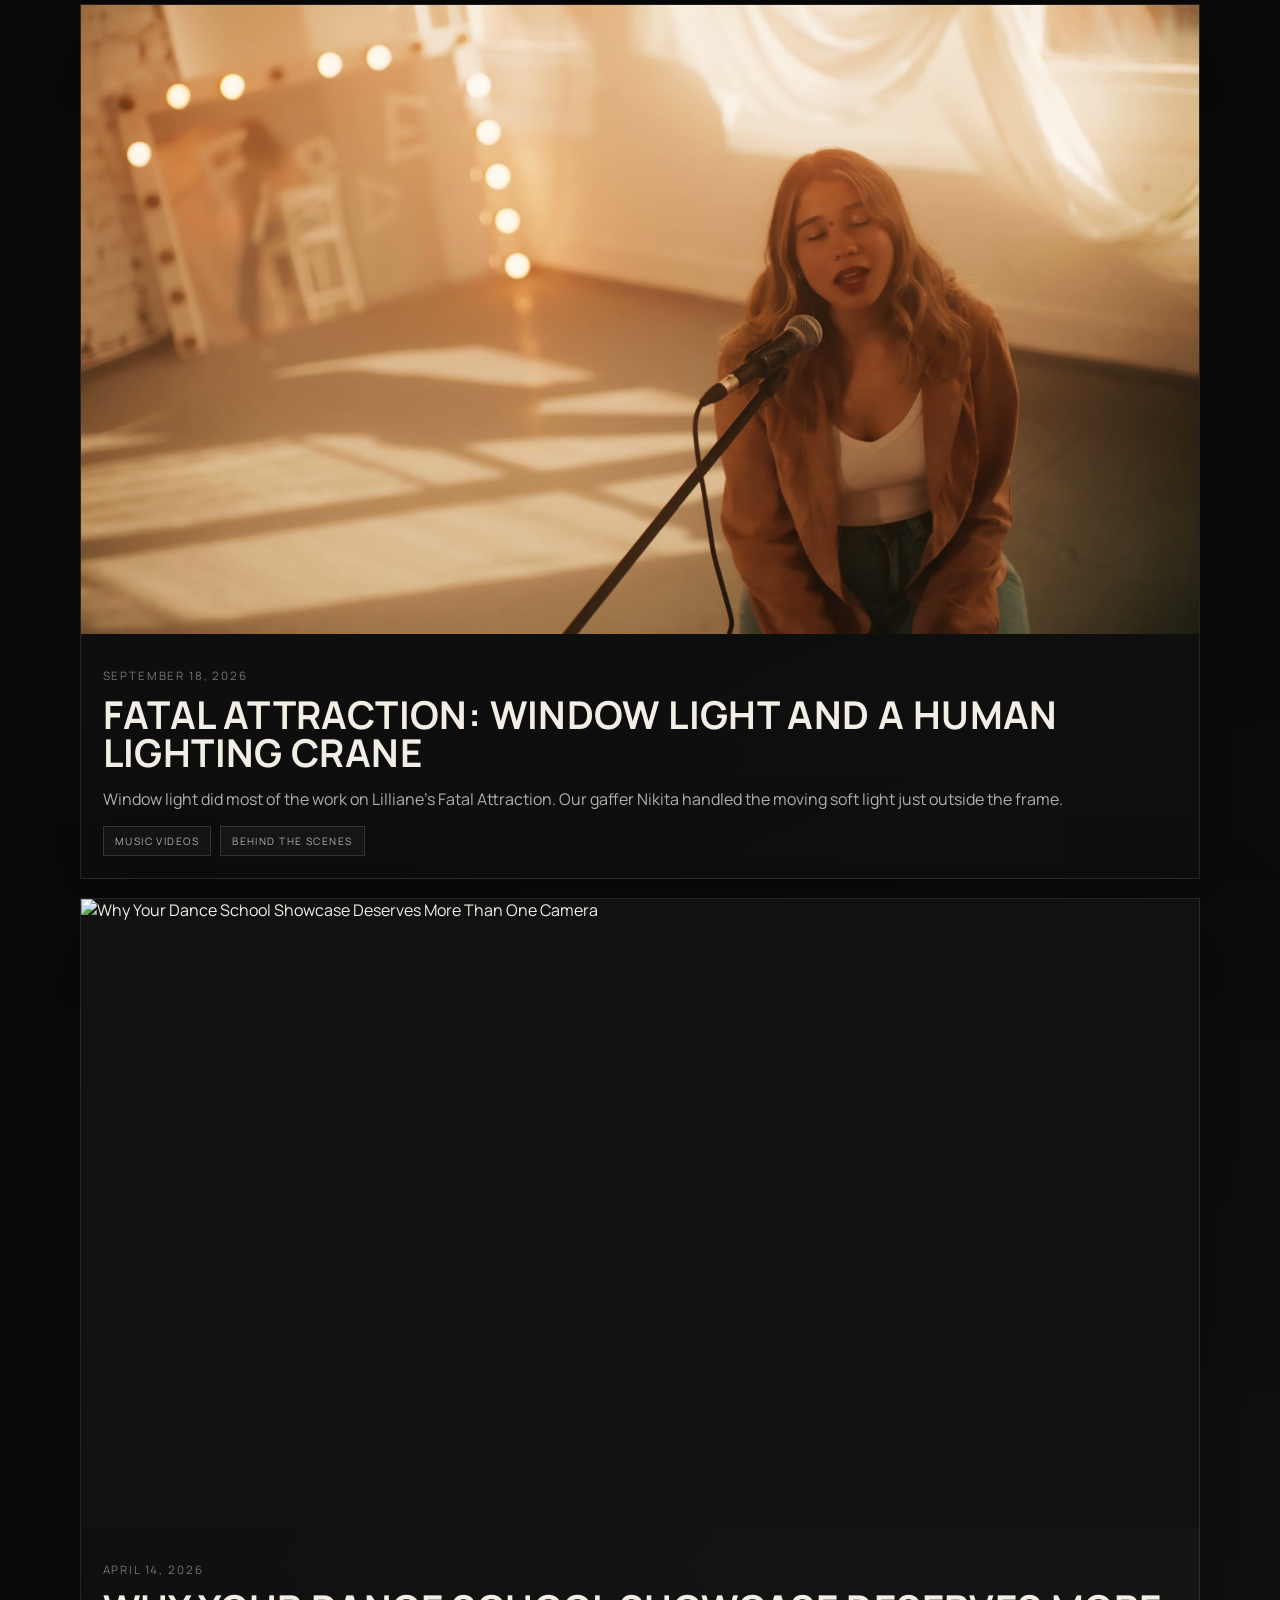
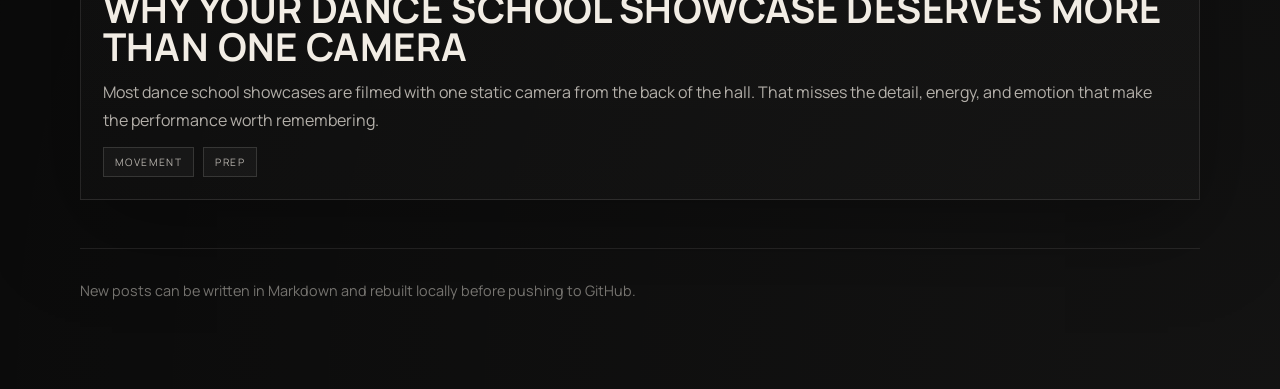
==== commit e03aa83e: "Publish No Days Off journal article with finished and behind-the-scenes videos" ====
--- a/journal/index.html
+++ b/journal/index.html
@@ -38,6 +38,7 @@
   </div>
 </section>
 <section class="posts">
+<a class="post-card" href="/journal/no-days-off-dance-content/"><div class="post-card-image"><img src="/videos/journal/no-days-off-dance-content/cover.jpg" alt="Matt Szczerek performing in the No Days Off Water dance piece"></div><div class="post-card-body"><div class="card-meta">October 22, 2026</div><h2>No Days Off: one light, a dancer and a sleeping toddler</h2><p>A short dance piece with Matt Szczerek, a simple setup at Fade Street Studios, and the music turned down so we wouldn’t wake my daughter.</p><div class="tag-row"><span class="tag">Branded Content</span><span class="tag">Behind the Scenes</span></div></div></a>
 <a class="post-card" href="/journal/live-your-life-one-camera-one-lens/">
 
   <div class="post-card-image">
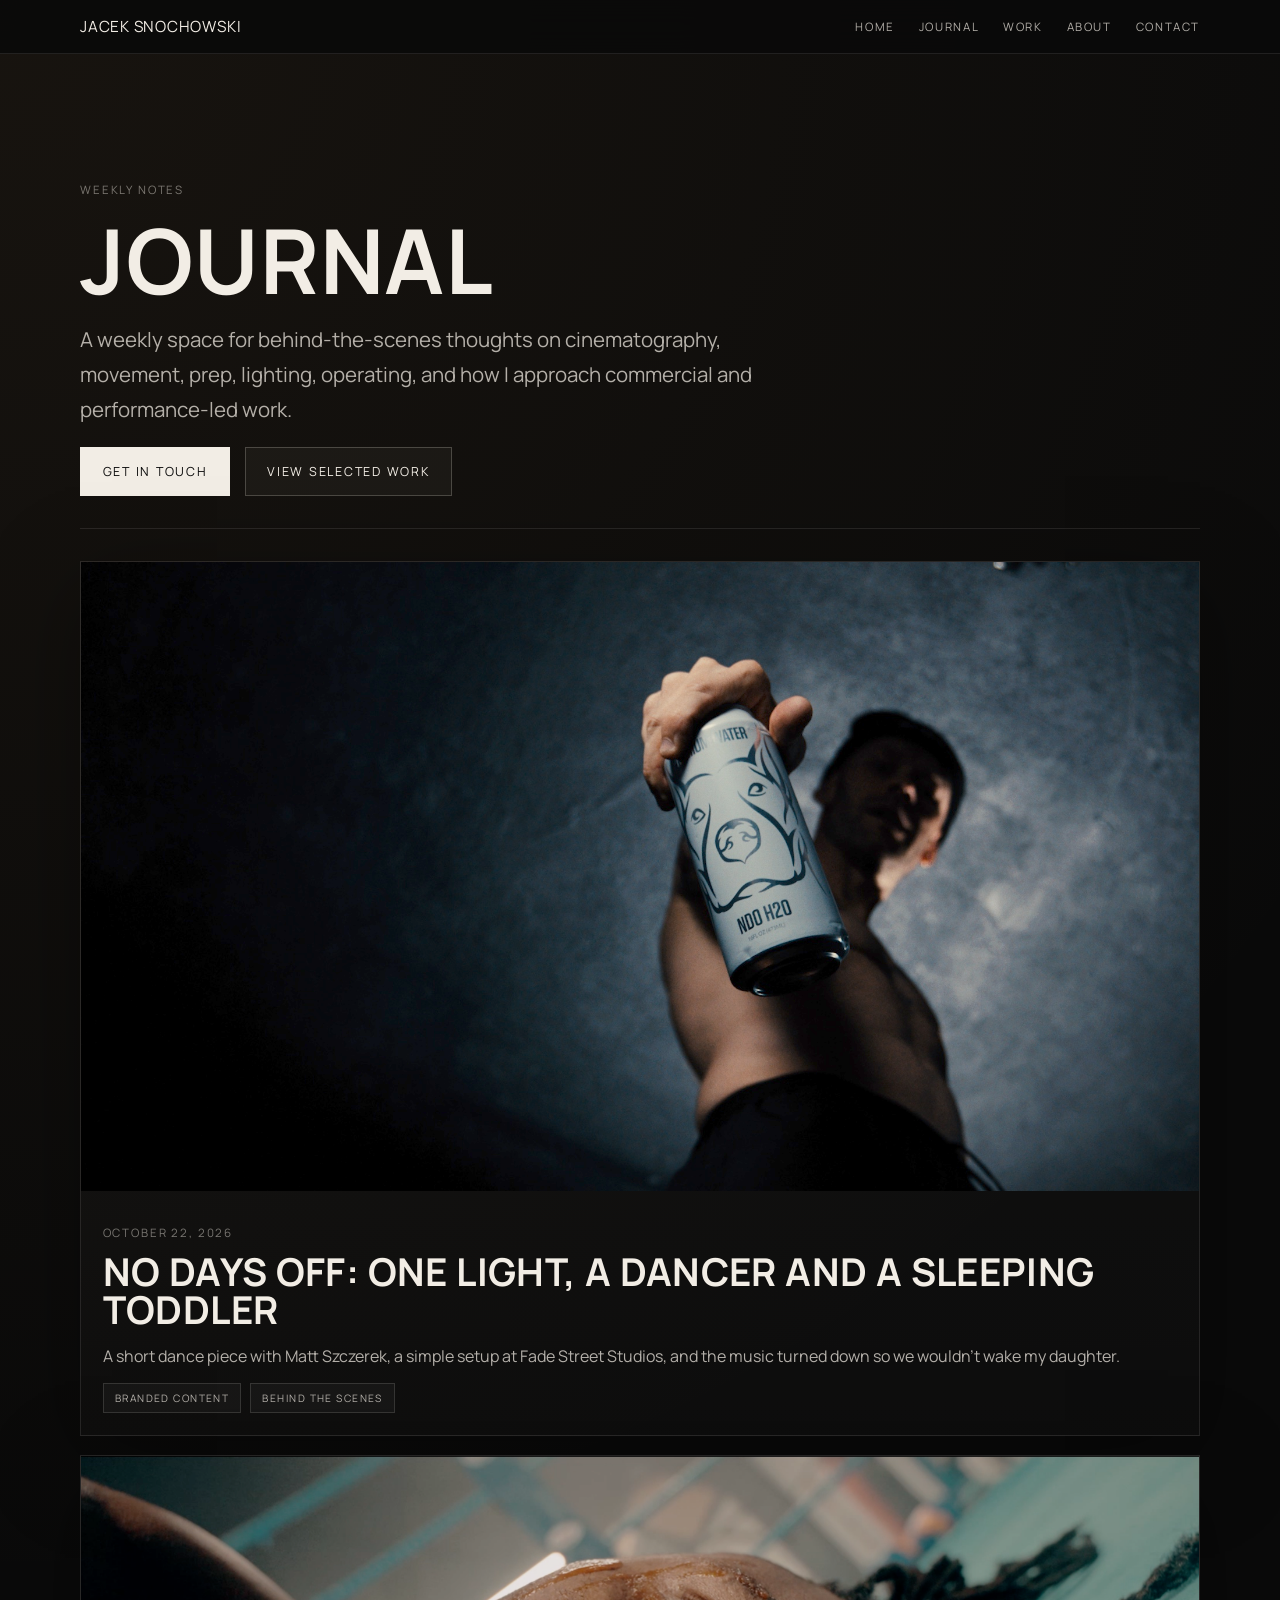
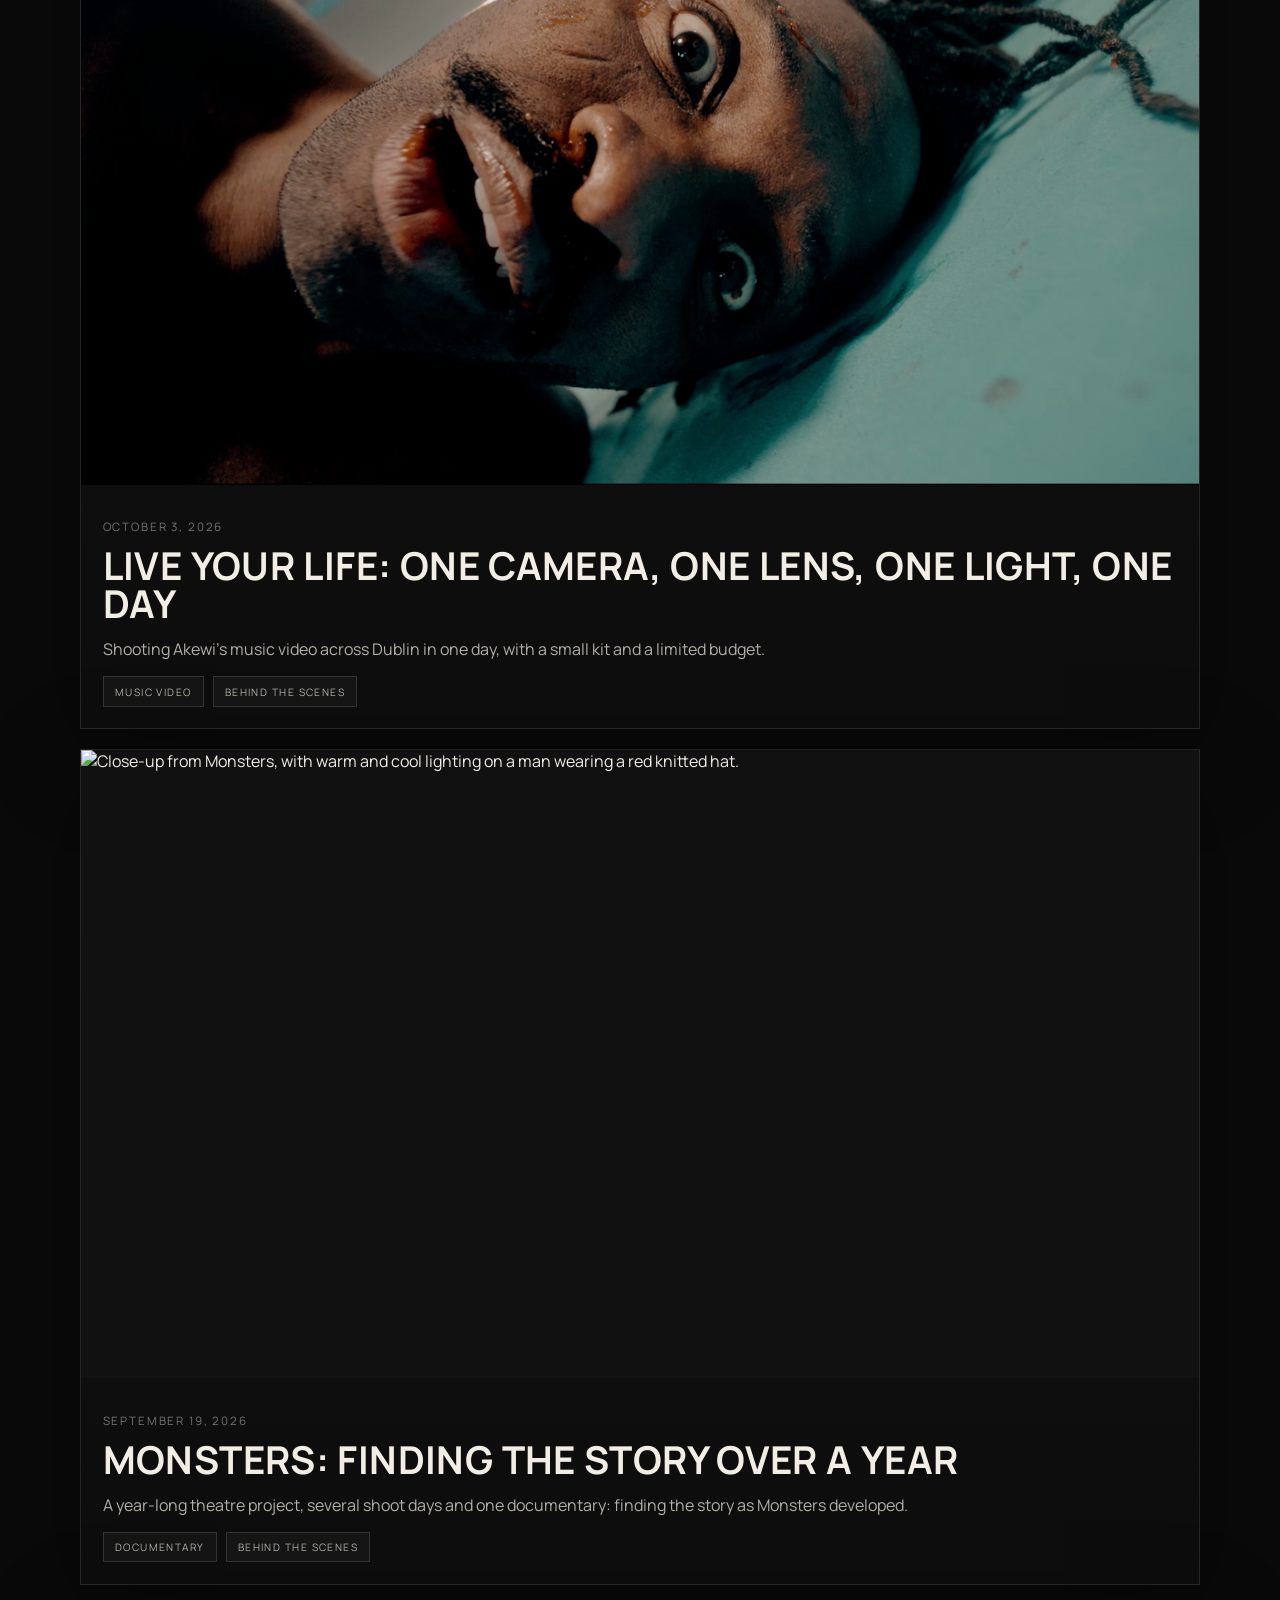
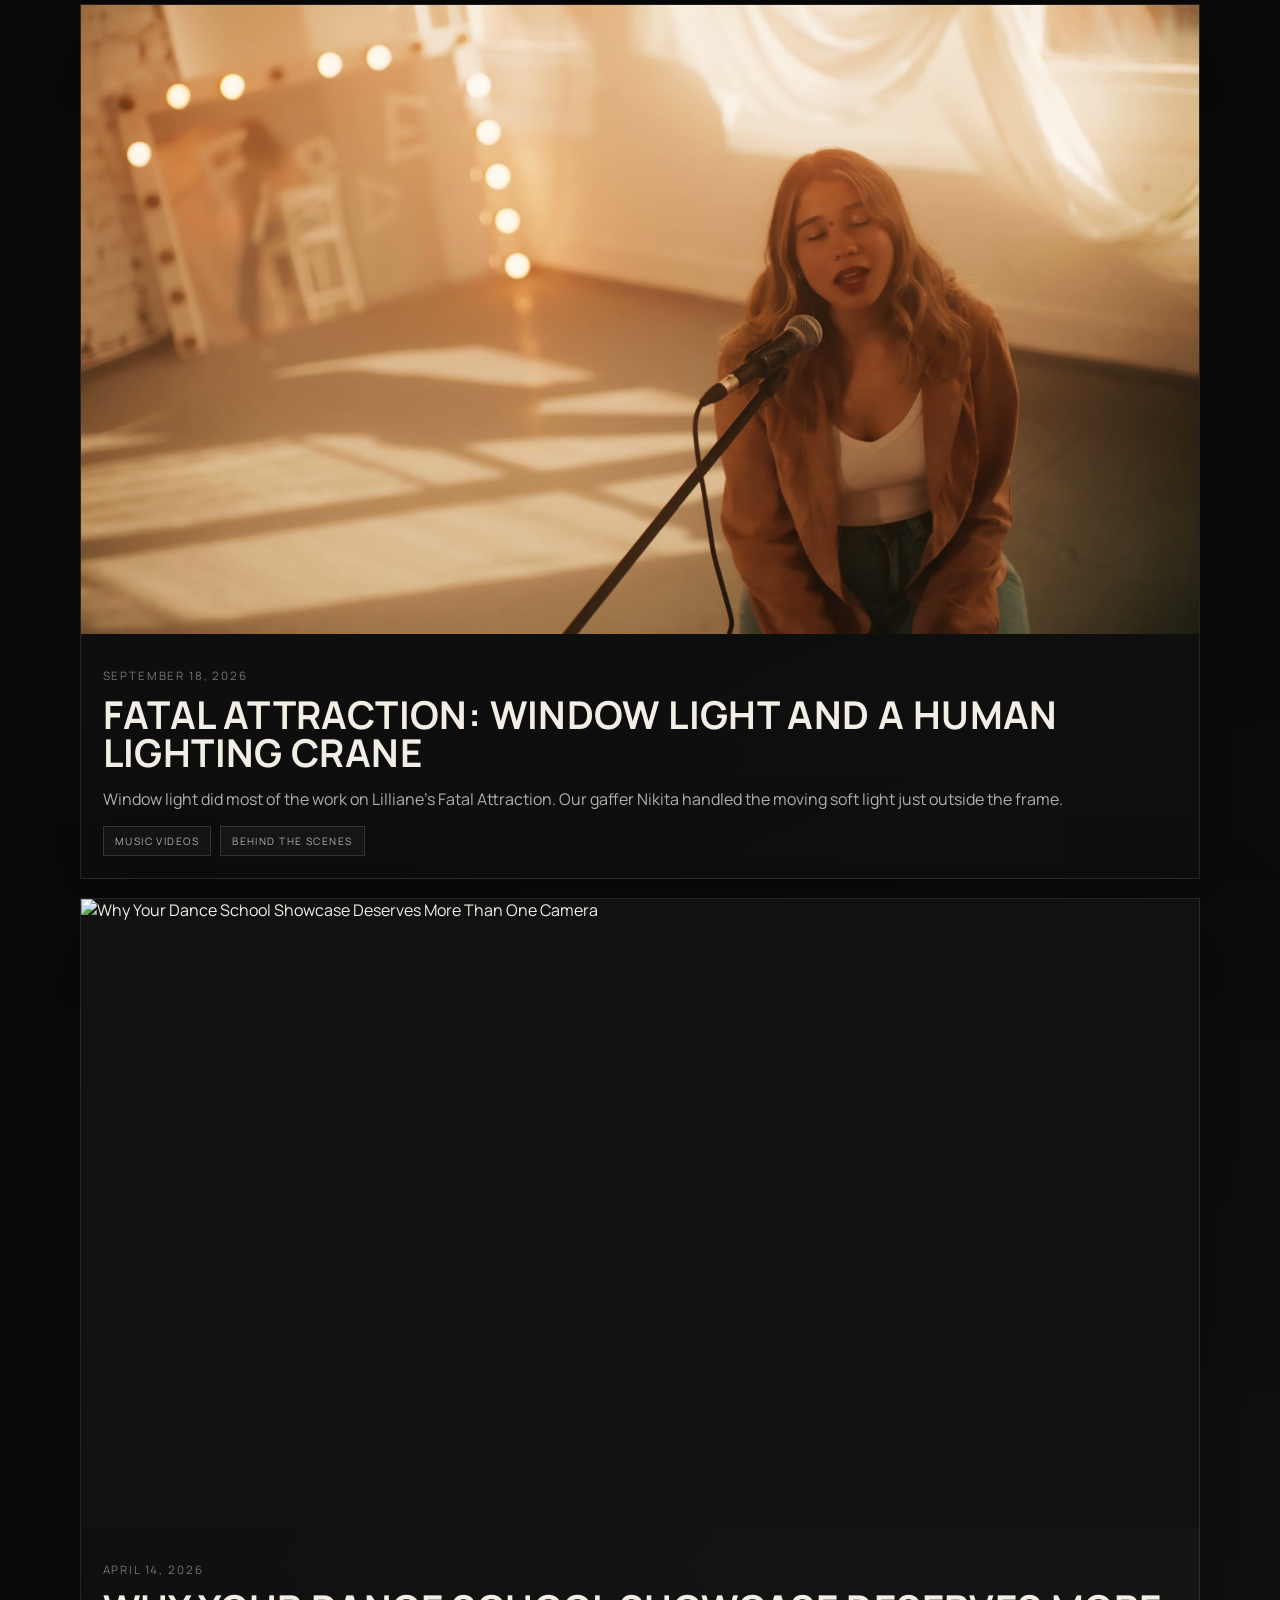
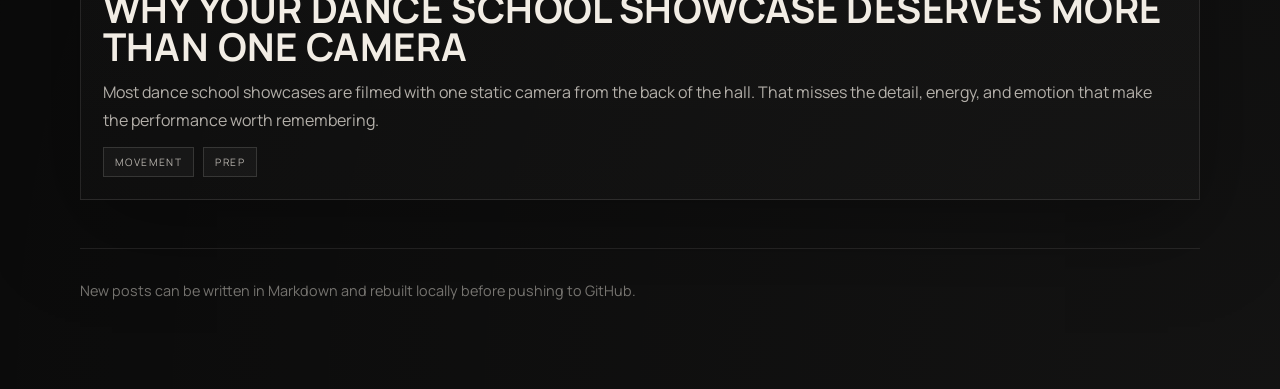
==== commit fd6421d1: "Use cinematic No Days Off product still for Journal cover" ====
--- a/journal/index.html
+++ b/journal/index.html
@@ -38,7 +38,7 @@
   </div>
 </section>
 <section class="posts">
-<a class="post-card" href="/journal/no-days-off-dance-content/"><div class="post-card-image"><img src="/videos/journal/no-days-off-dance-content/cover.jpg" alt="Matt Szczerek performing in the No Days Off Water dance piece"></div><div class="post-card-body"><div class="card-meta">October 22, 2026</div><h2>No Days Off: one light, a dancer and a sleeping toddler</h2><p>A short dance piece with Matt Szczerek, a simple setup at Fade Street Studios, and the music turned down so we wouldn’t wake my daughter.</p><div class="tag-row"><span class="tag">Branded Content</span><span class="tag">Behind the Scenes</span></div></div></a>
+<a class="post-card" href="/journal/no-days-off-dance-content/"><div class="post-card-image"><img src="/images/journal/no-days-off-cover.jpg" alt="Matt Szczerek holding a No Days Off Water can towards the camera"></div><div class="post-card-body"><div class="card-meta">October 22, 2026</div><h2>No Days Off: one light, a dancer and a sleeping toddler</h2><p>A short dance piece with Matt Szczerek, a simple setup at Fade Street Studios, and the music turned down so we wouldn’t wake my daughter.</p><div class="tag-row"><span class="tag">Branded Content</span><span class="tag">Behind the Scenes</span></div></div></a>
 <a class="post-card" href="/journal/live-your-life-one-camera-one-lens/">
 
   <div class="post-card-image">
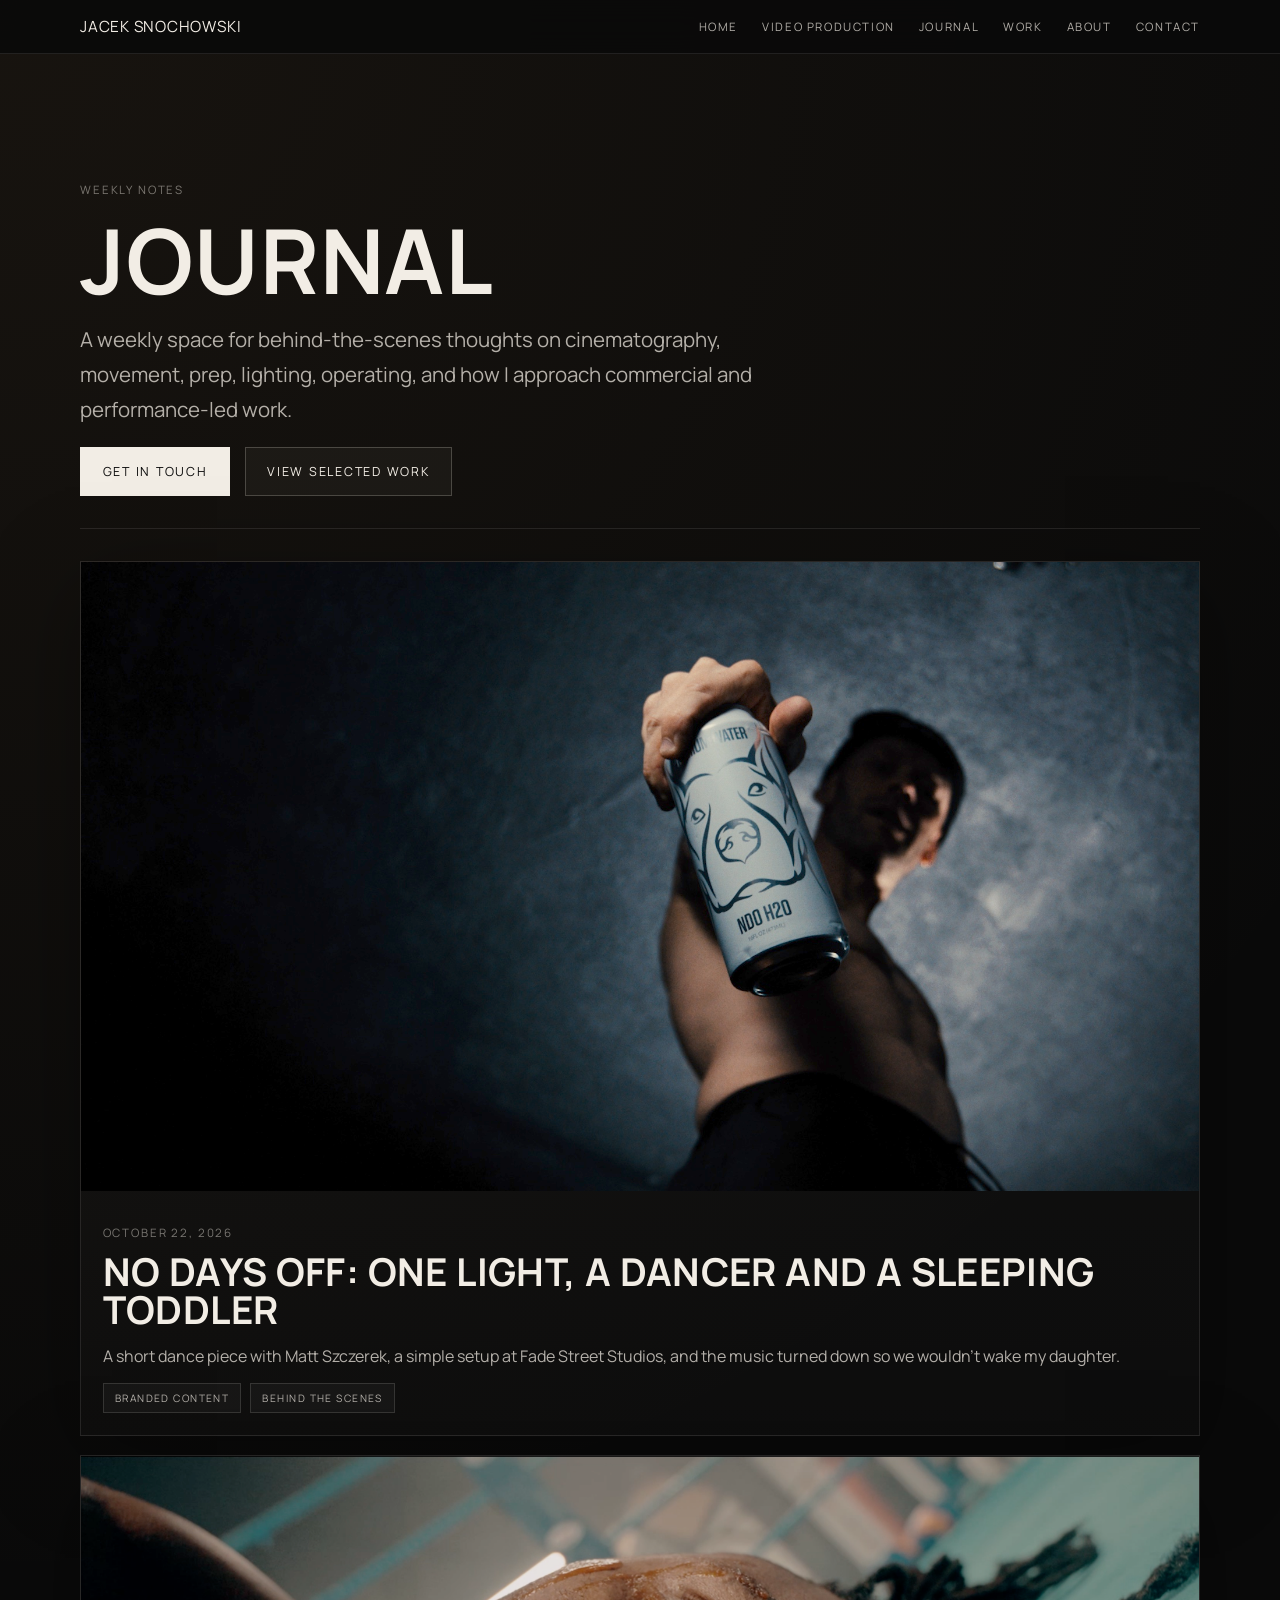
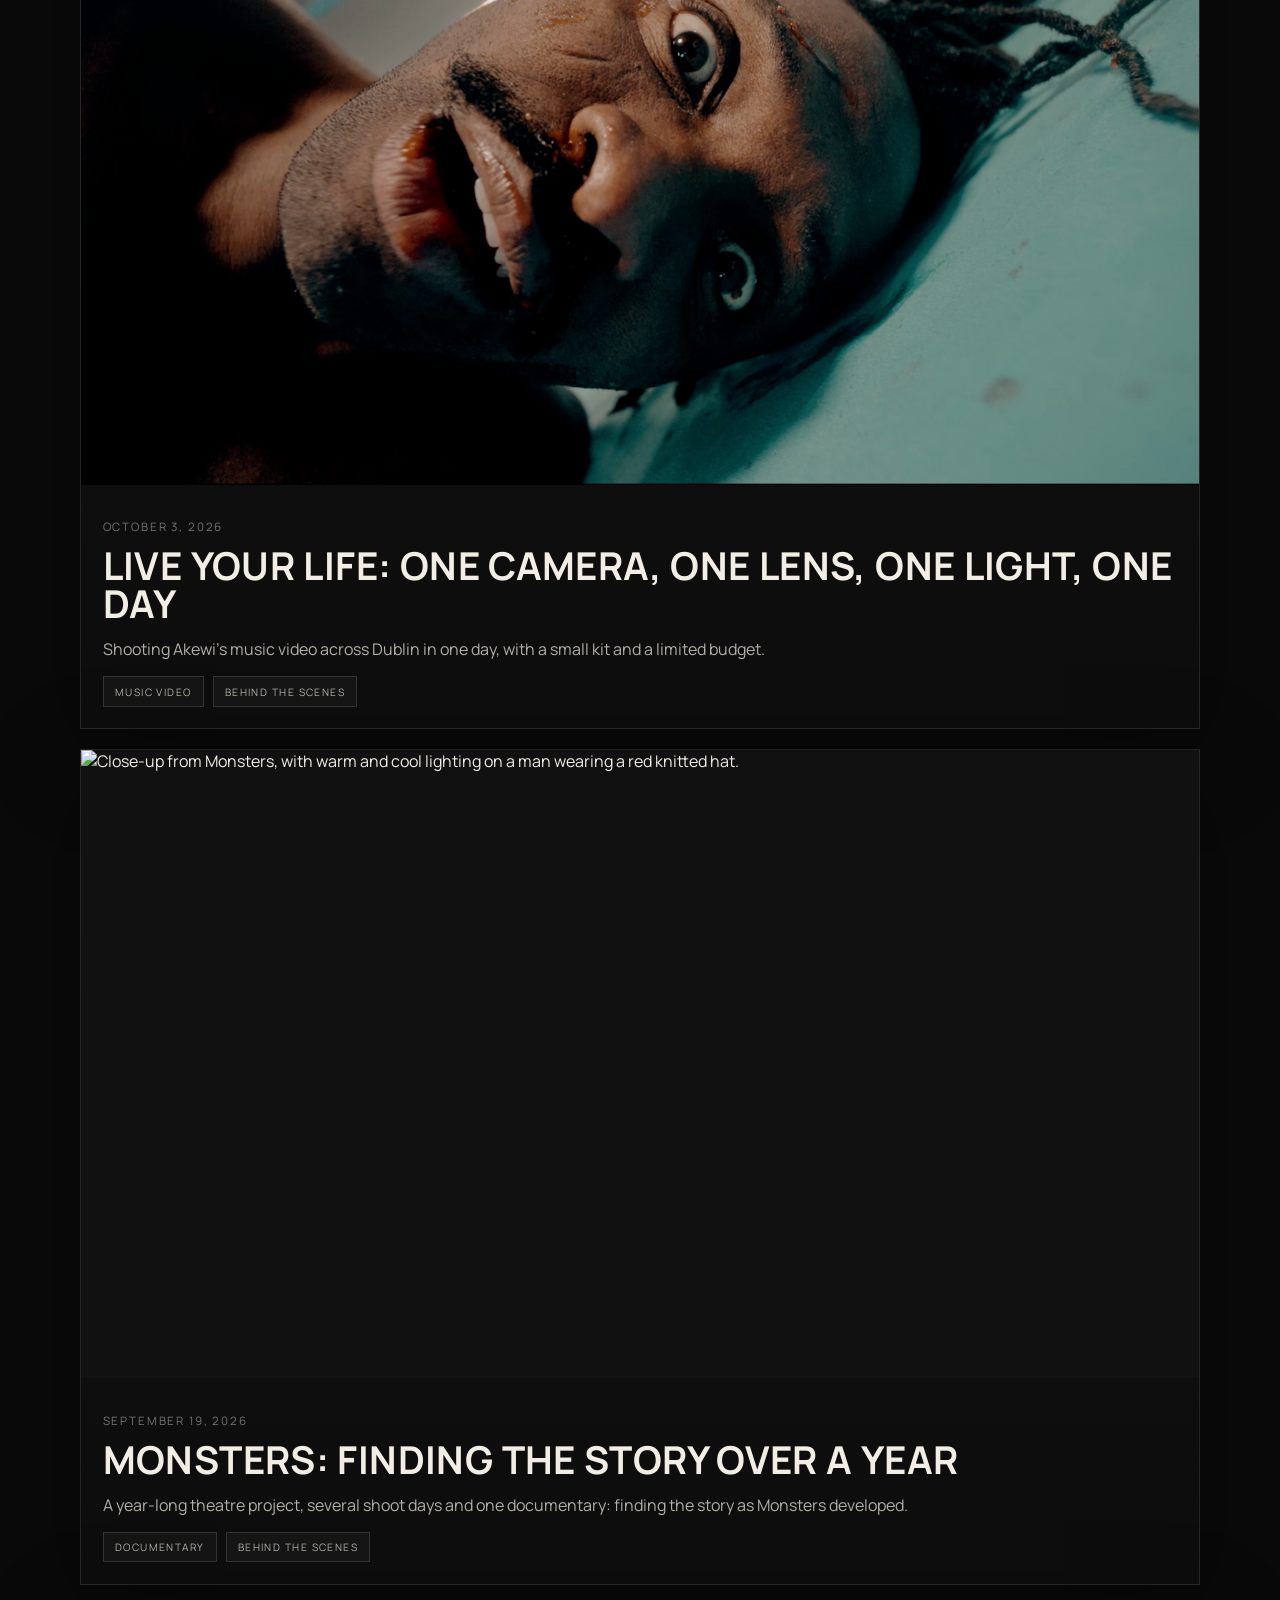
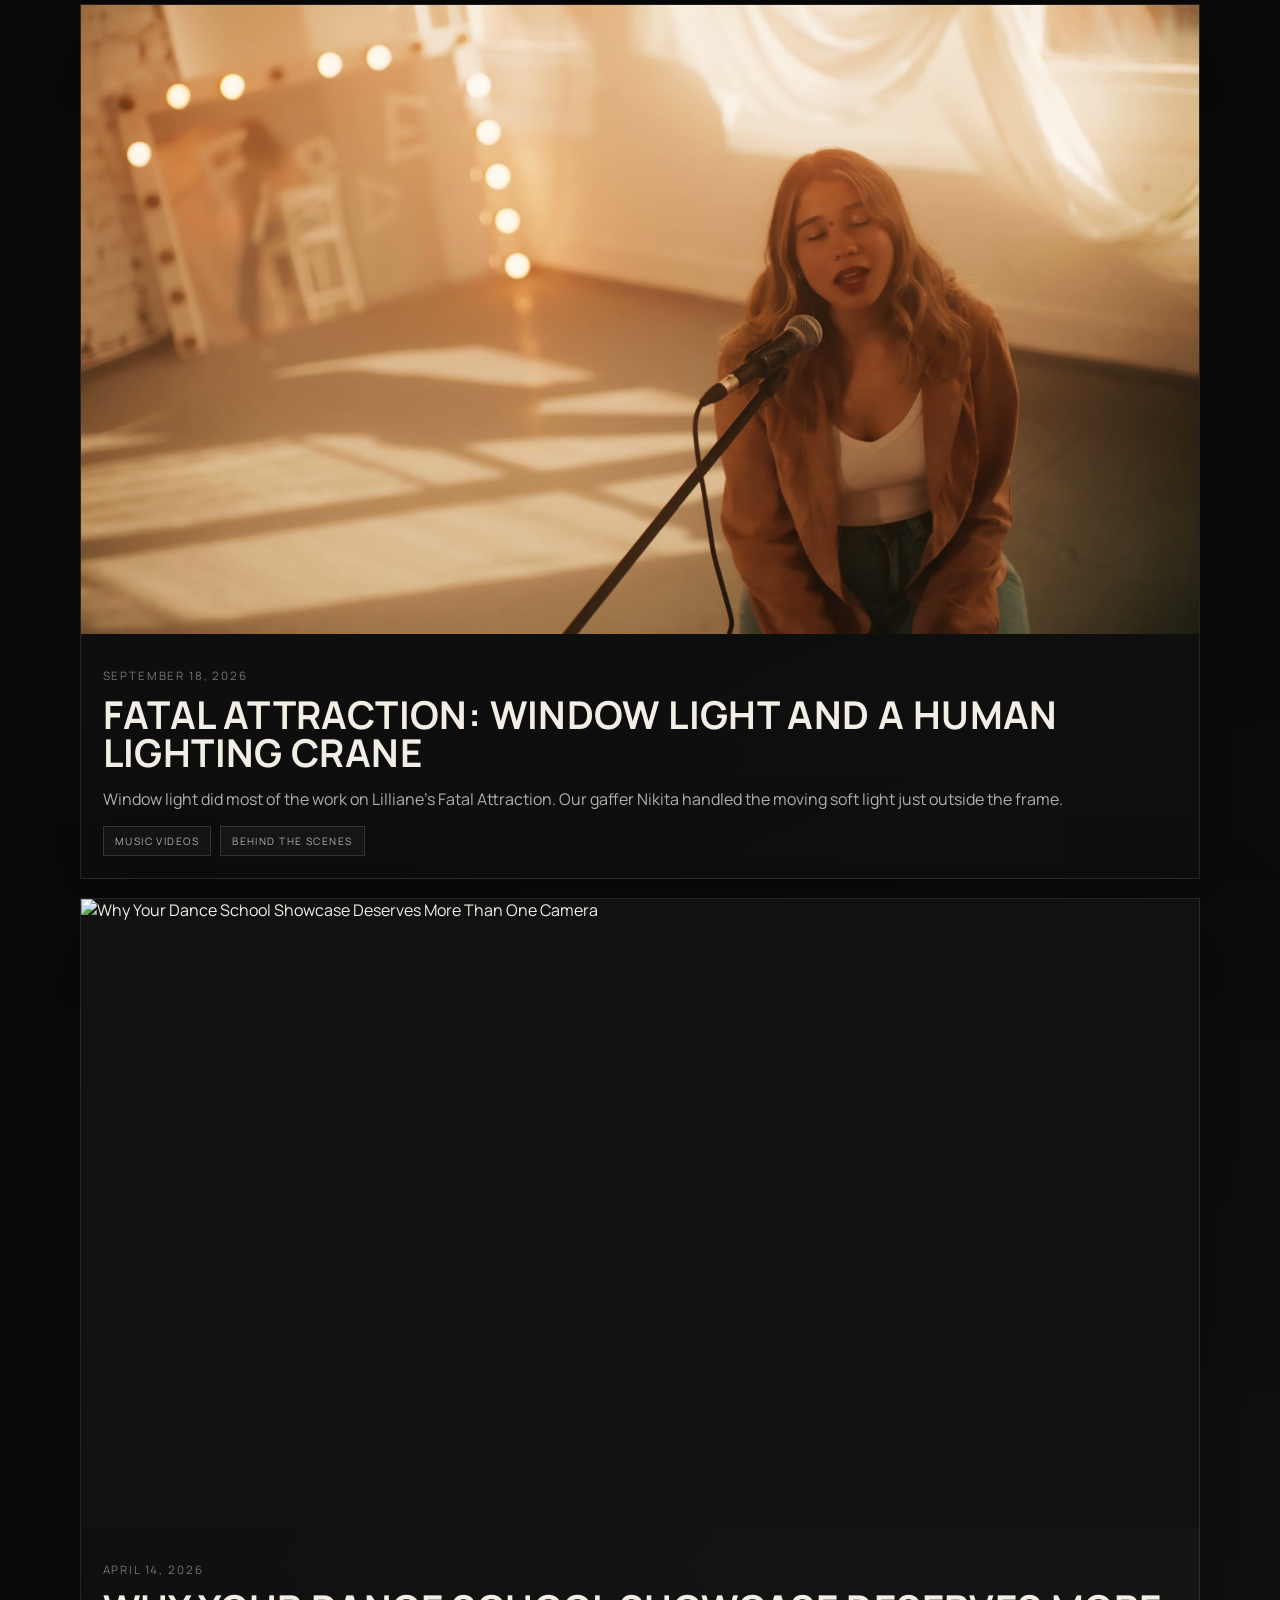
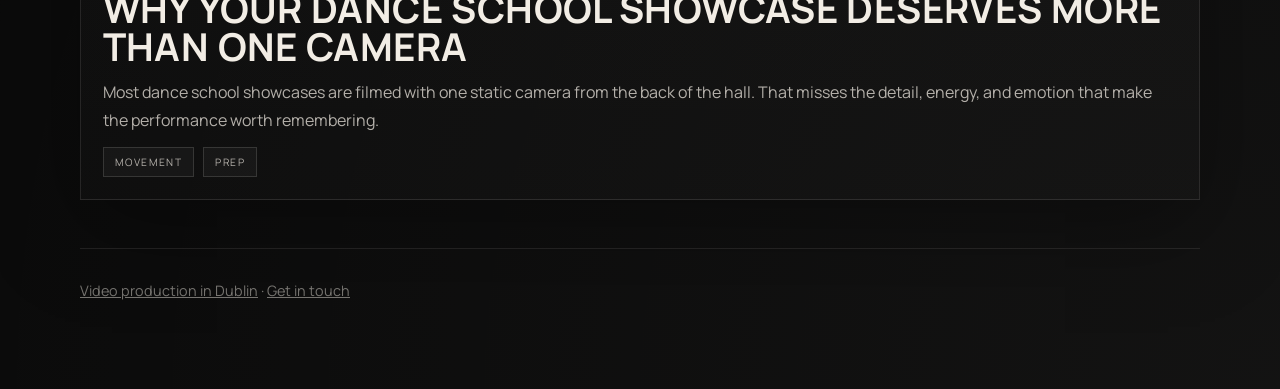
==== commit 21eb0cb6: "Make video production services easier to find and feature No Days Off" ====
--- a/journal/index.html
+++ b/journal/index.html
@@ -19,6 +19,7 @@
         <a class="brand" href="/">Jacek Snochowski</a>
         <nav class="topnav" aria-label="Primary">
           <a href="/">Home</a>
+          <a href="/video-production-dublin/">Video Production</a>
           <a class="journal" href="/journal/">Journal</a>
           <a href="/#work">Work</a>
           <a href="/#about">About</a>
@@ -90,7 +91,7 @@
 </a>
 
 </section>
-<div class="footer">New posts can be written in Markdown and rebuilt locally before pushing to GitHub.</div>
+<div class="footer"><a href="/video-production-dublin/">Video production in Dublin</a> · <a href="/#contact">Get in touch</a></div>
 
     </main>
   </div>
--- a/journal/assets/journal.css
+++ b/journal/assets/journal.css
@@ -349,6 +349,11 @@
     width:min(calc(100% - 1.5rem), var(--max));
   }
 
+  .topbar-inner{
+    flex-direction:column;
+    align-items:flex-start;
+  }
+
   .topnav{
     gap:0.75rem 1rem;
   }
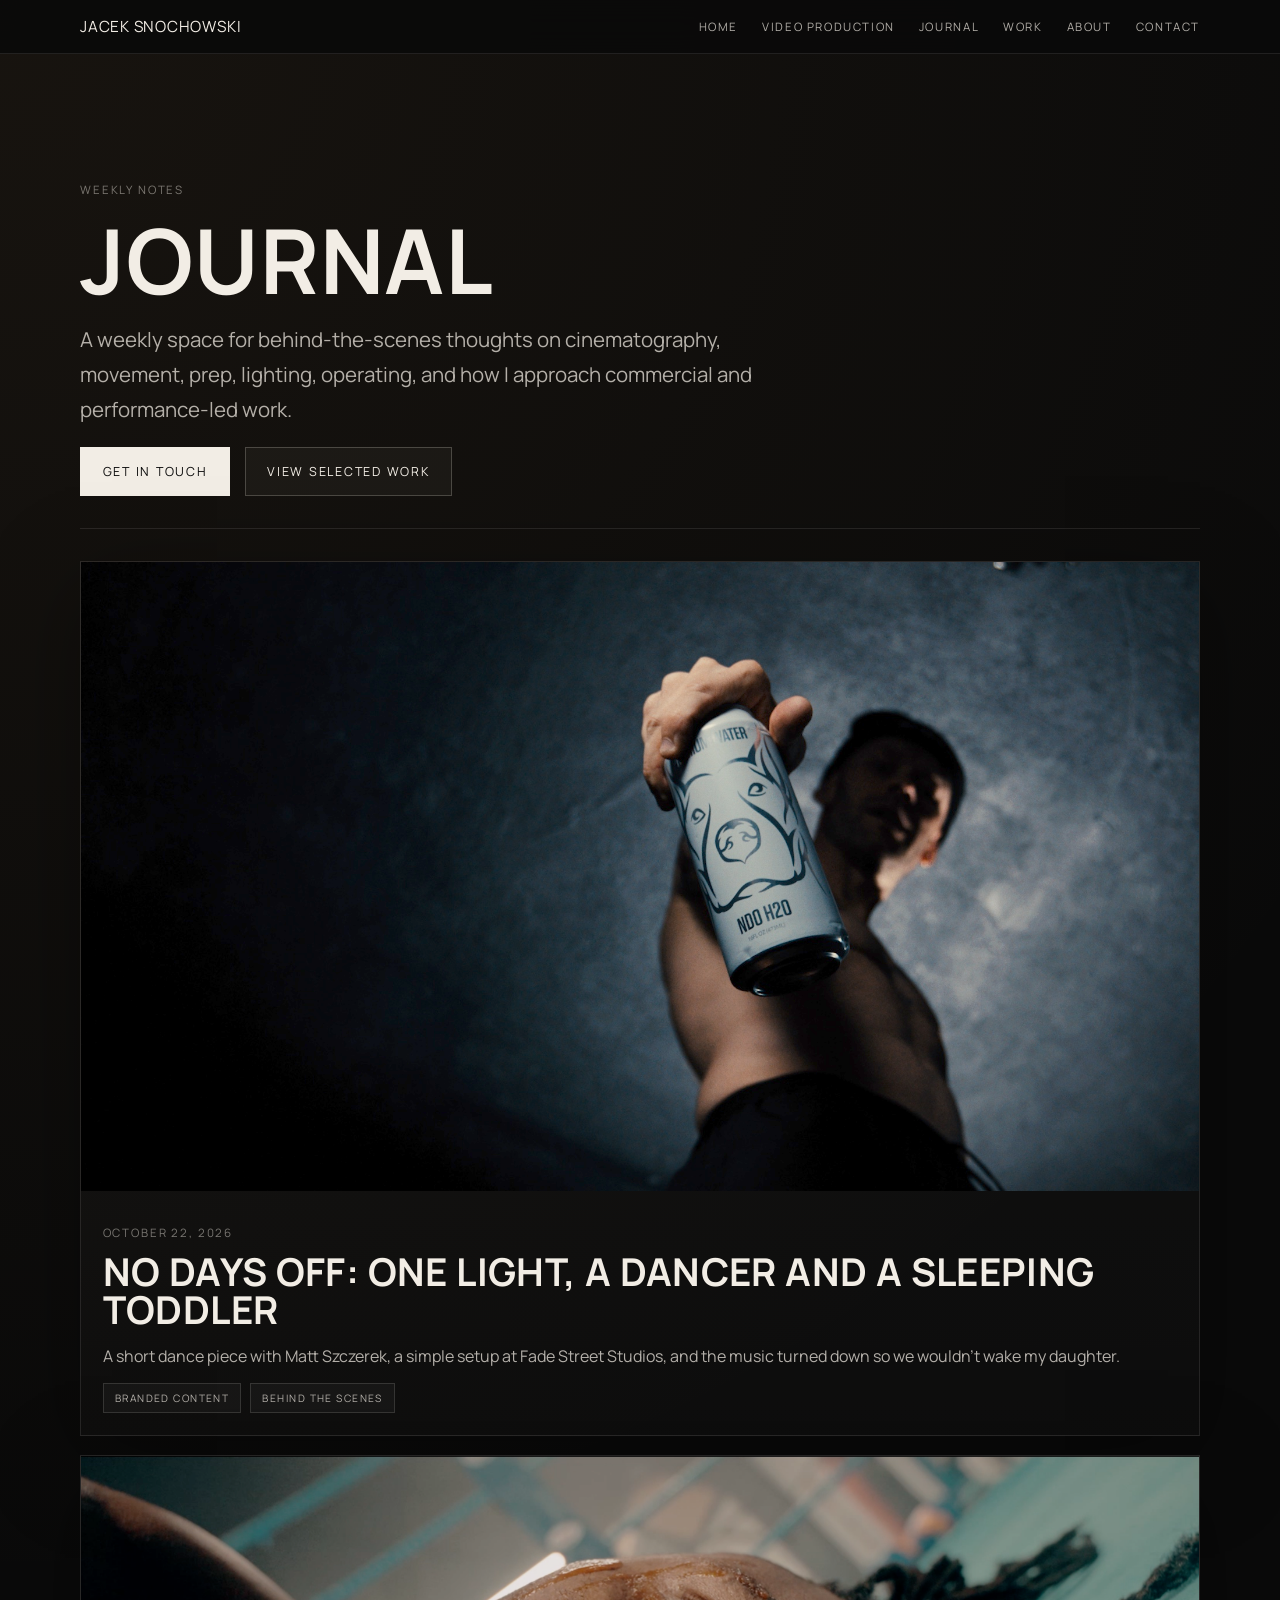
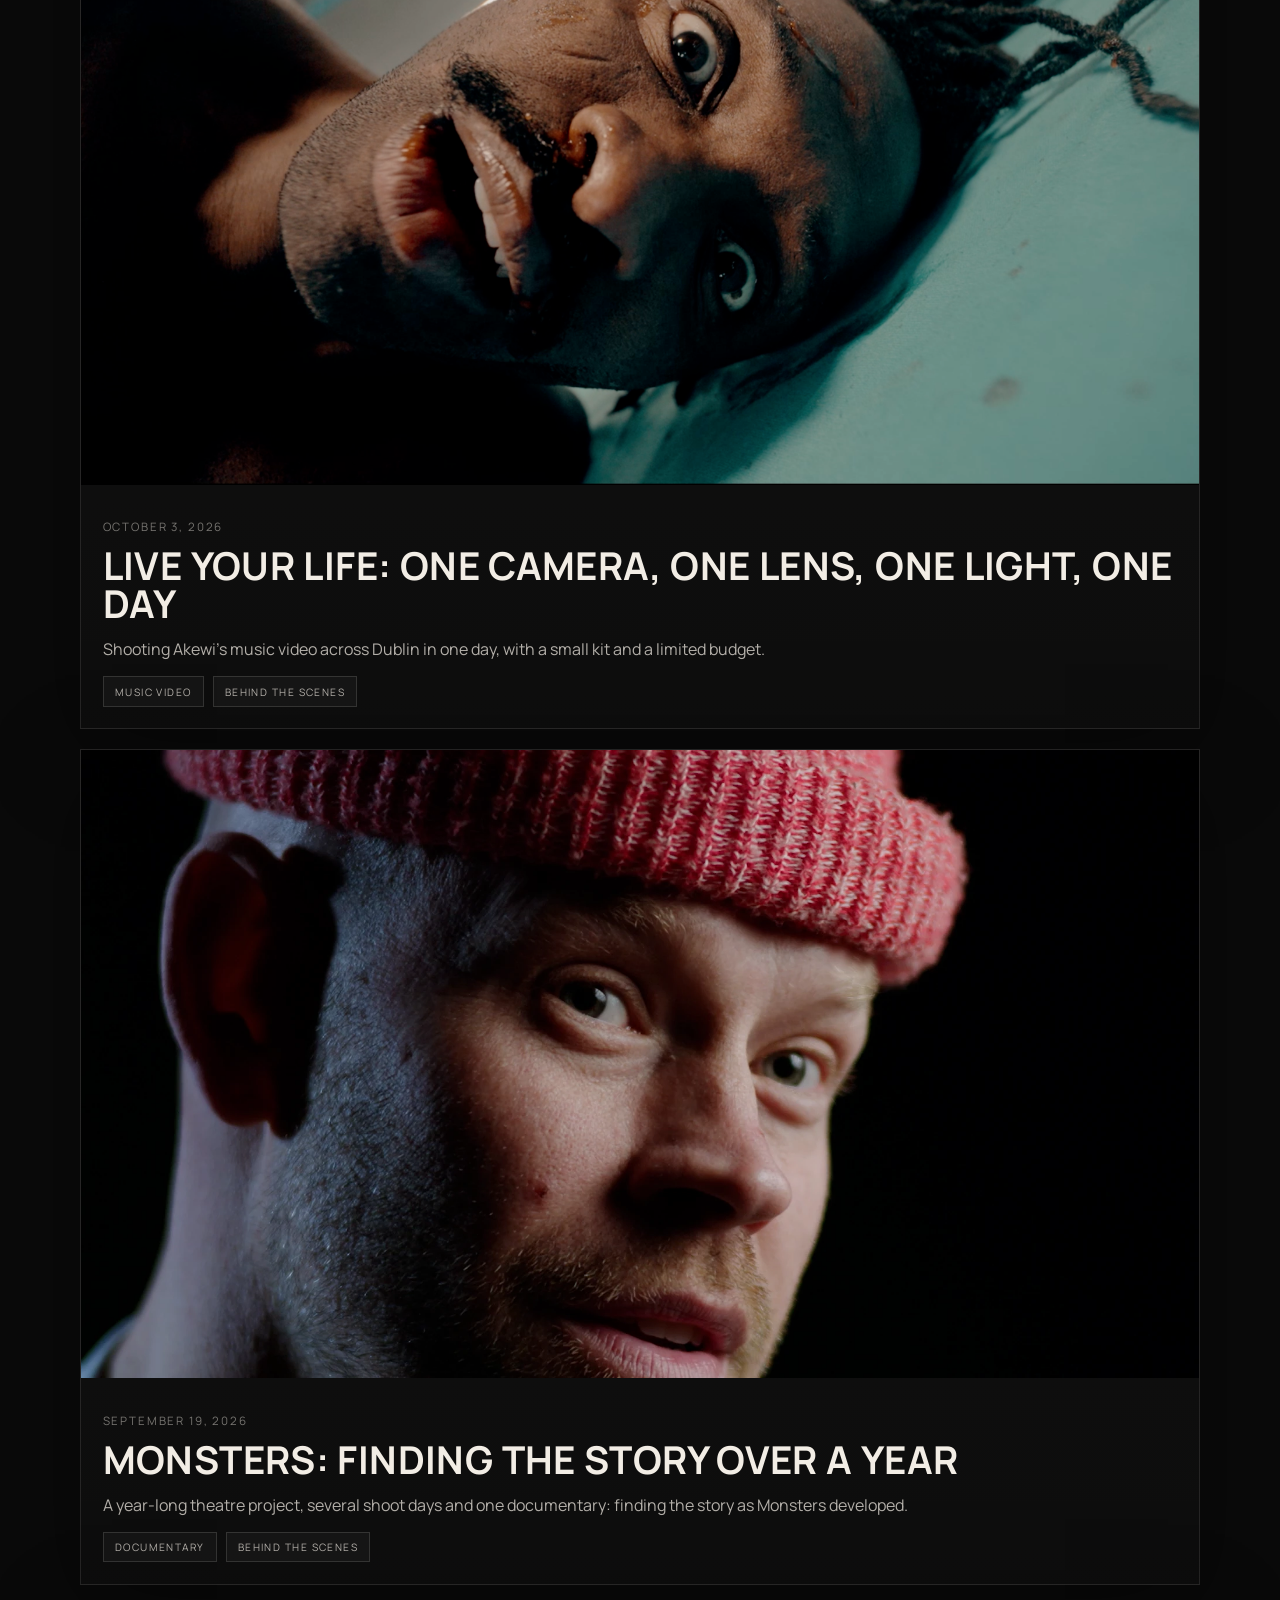
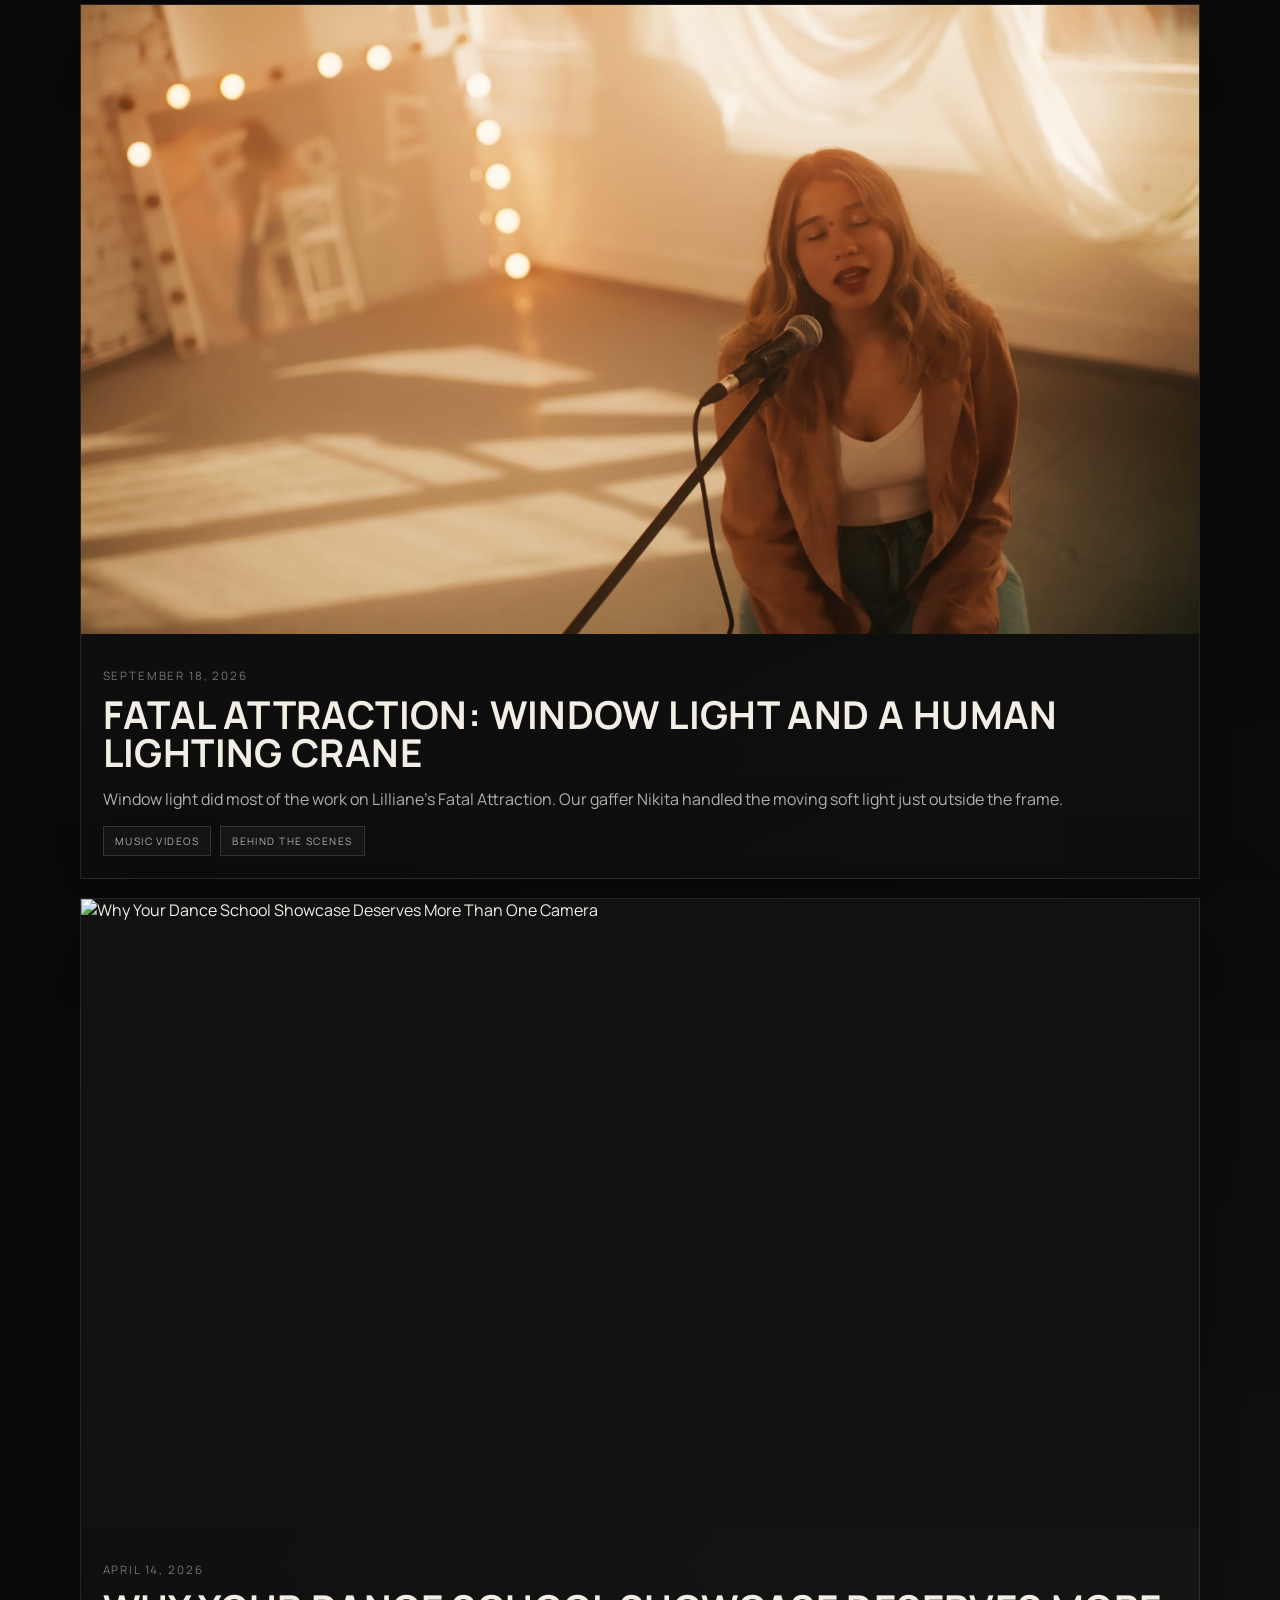
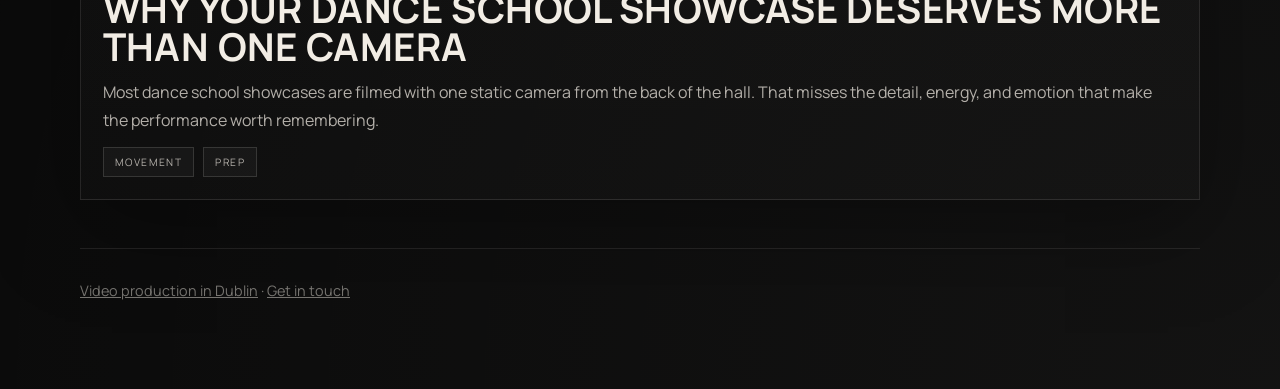
==== commit f7a0f5f9: "Optimise work images while preserving colour grade" ====
--- a/journal/index.html
+++ b/journal/index.html
@@ -55,7 +55,7 @@
 <a class="post-card" href="/journal/monsters-documentary/">
 
   <div class="post-card-image">
-    <img src="/images/work-4-new.png" alt="Close-up from Monsters, with warm and cool lighting on a man wearing a red knitted hat.">
+    <img src="/images/work-4.webp" alt="Close-up from Monsters, with warm and cool lighting on a man wearing a red knitted hat.">
   </div>
   <div class="post-card-body">
     <div class="card-meta">September 19, 2026</div>
